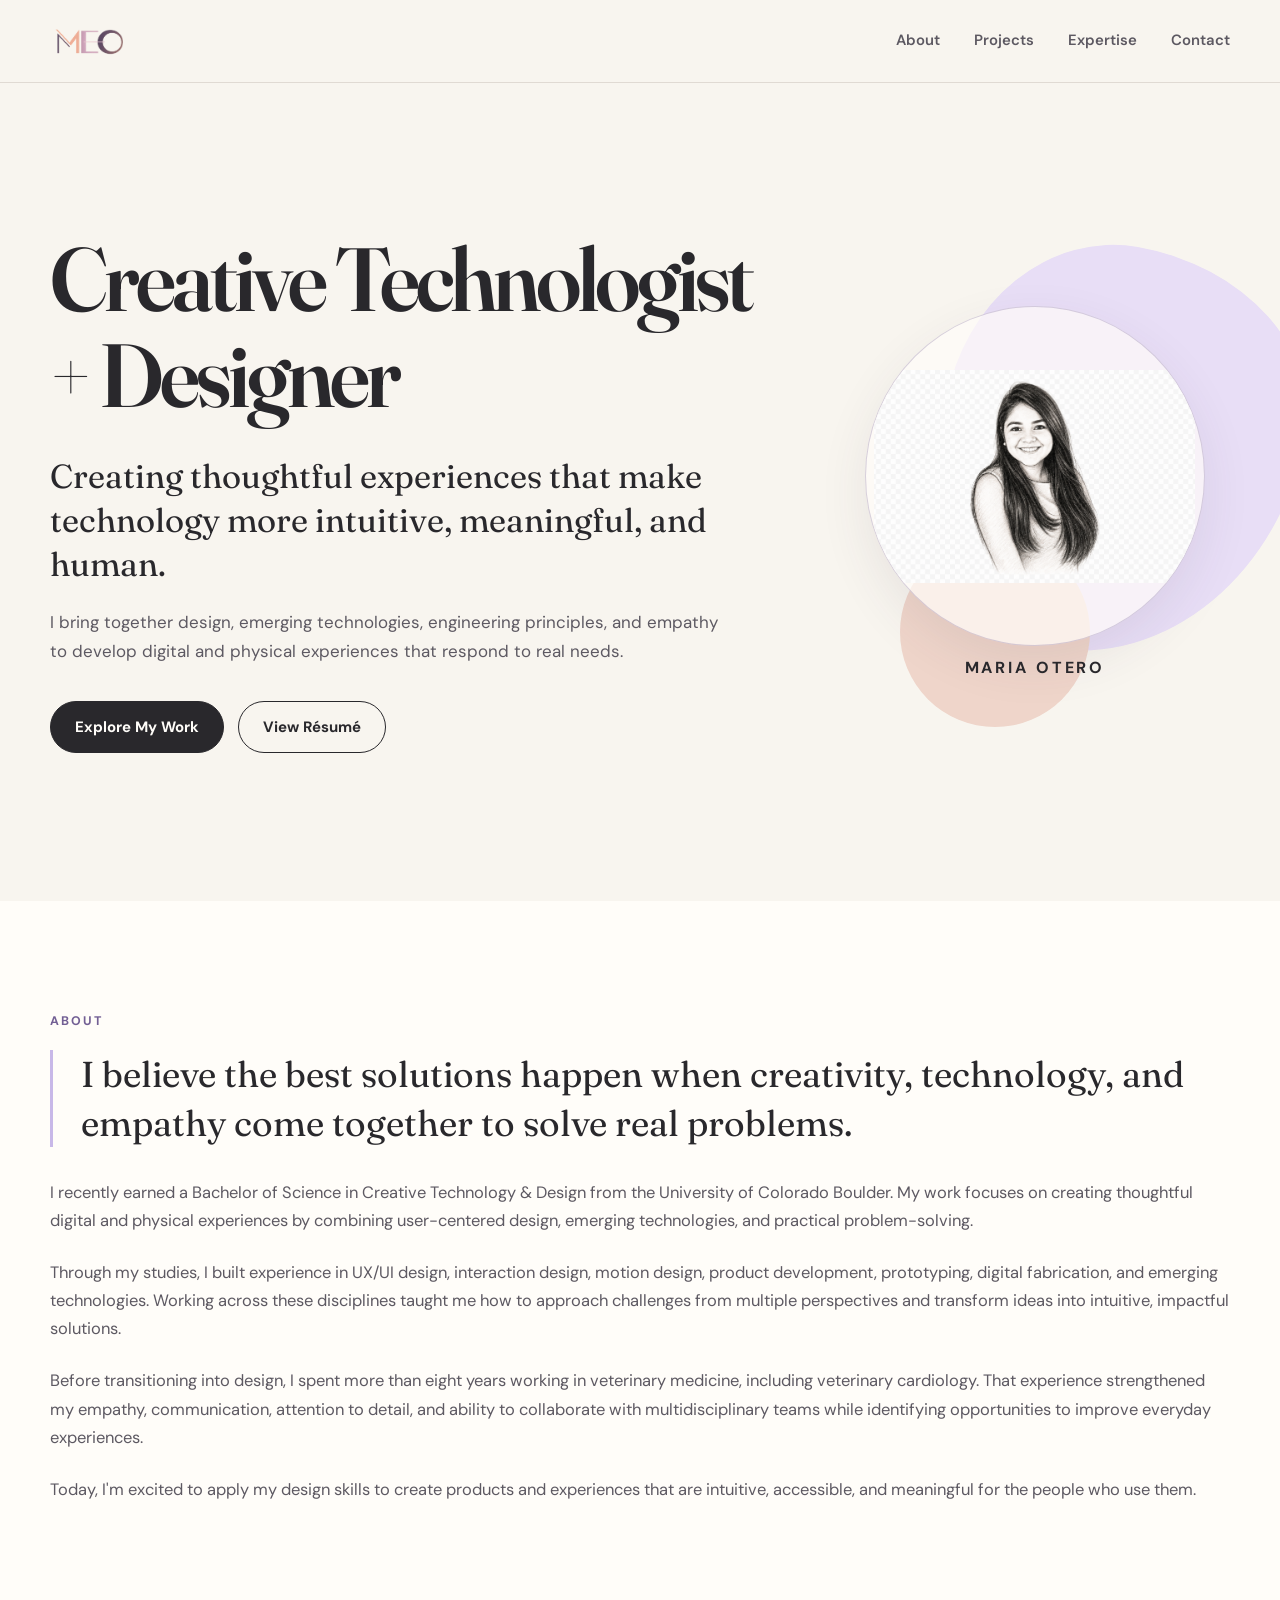
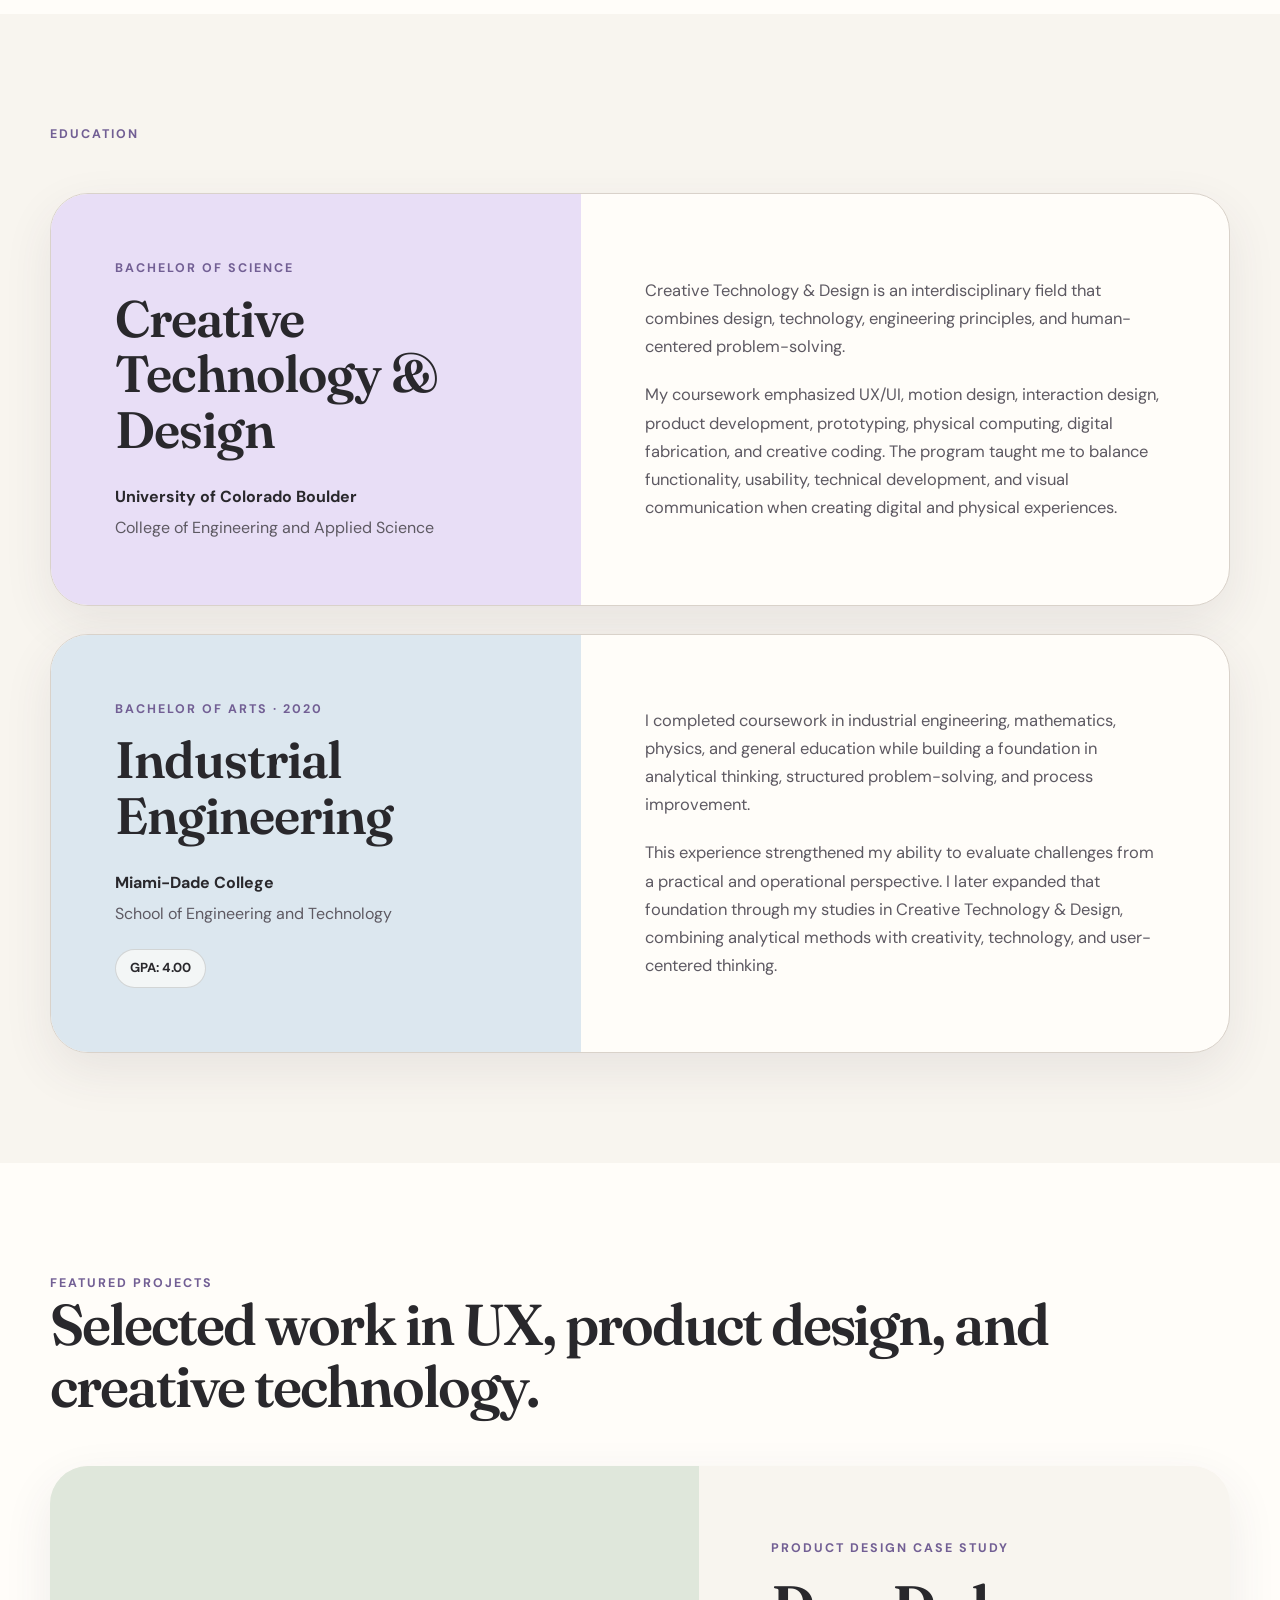
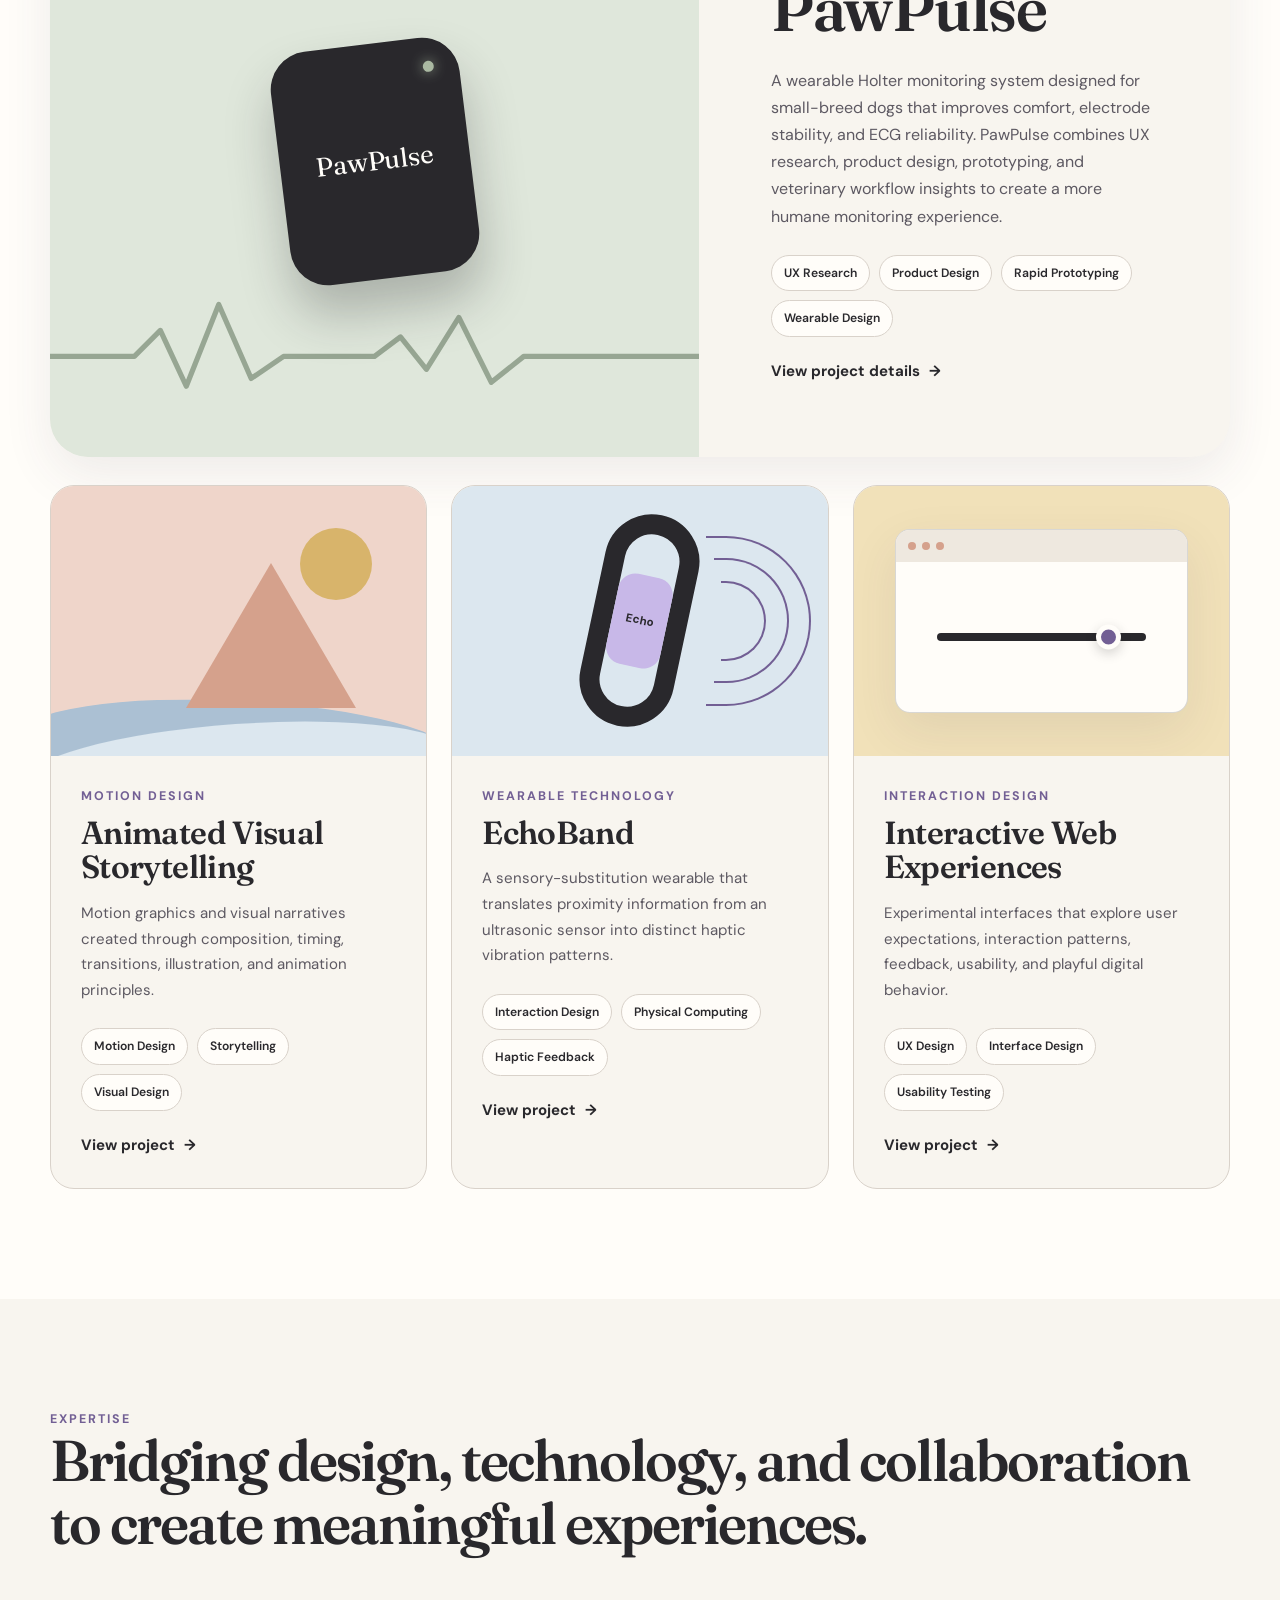
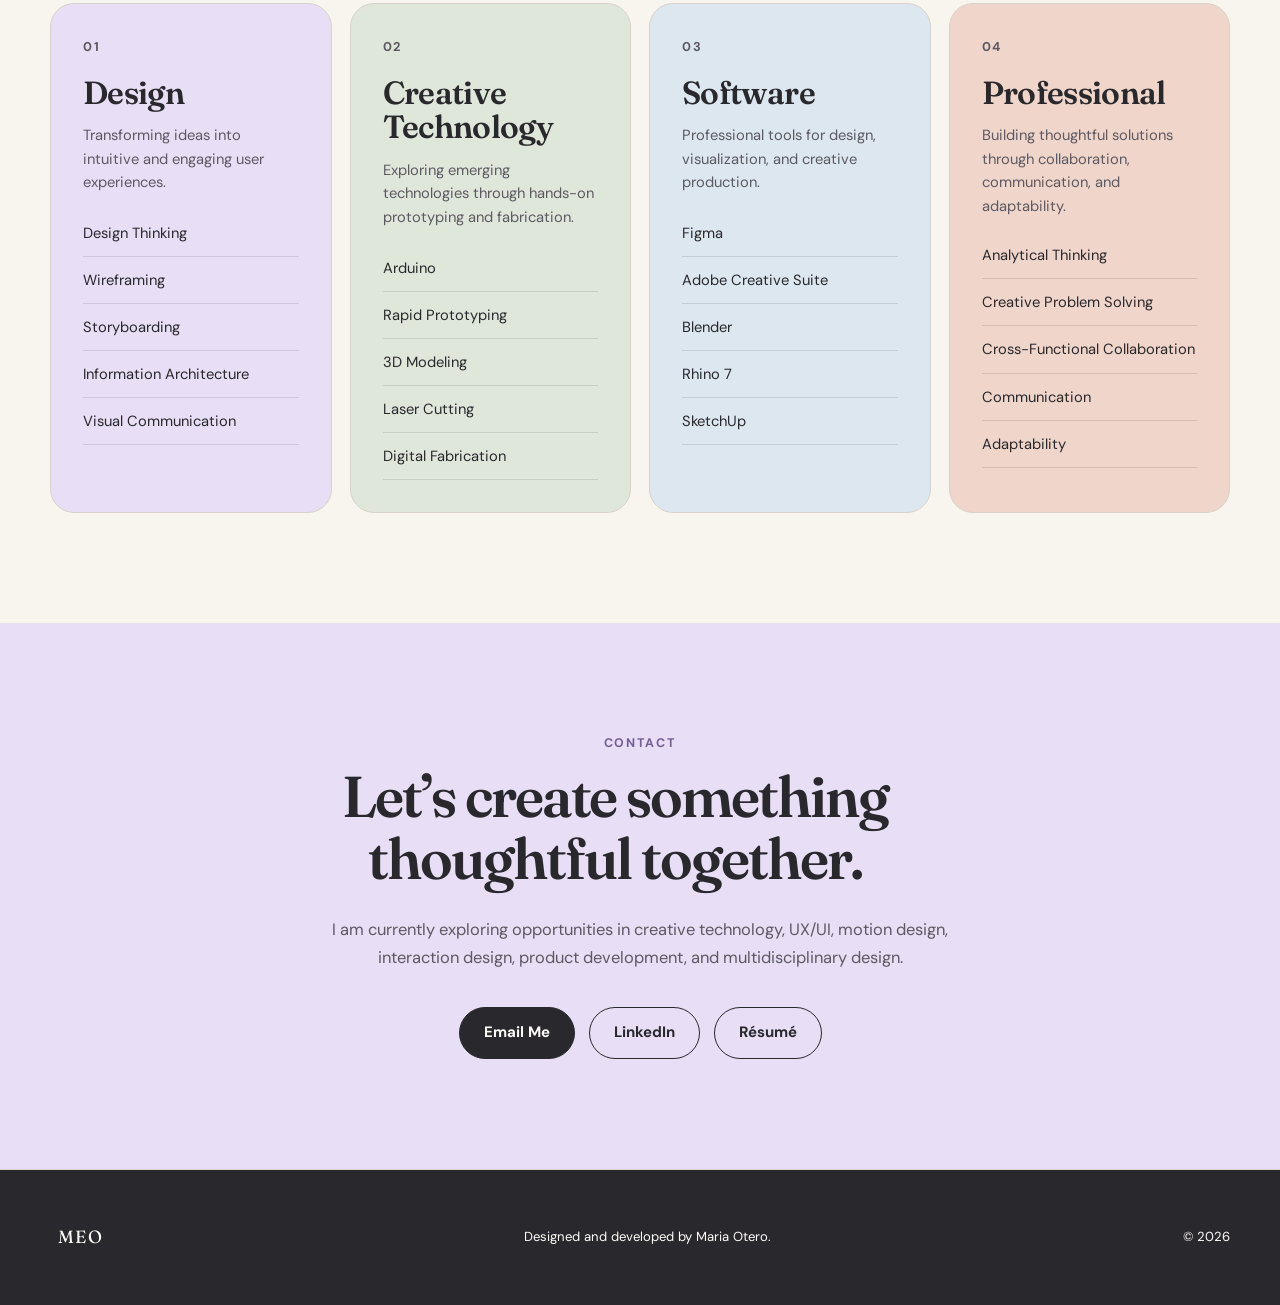
==== index.html @ f6b3b391 "Redesign portf projects and expertise sections" ====
<!DOCTYPE html>
<html lang="en">
<head>
  <meta charset="UTF-8">

  <meta
    name="viewport"
    content="width=device-width, initial-scale=1.0"
  >

  <meta
    name="description"
    content="Portfolio of Maria Otero, a Creative Technologist and Designer creating thoughtful digital and physical experiences."
  >

  <title>Maria Otero | Creative Technologist + Designer</title>

  <link rel="stylesheet" href="style.css">
</head>

<body>

  <!-- Header and navigation -->
<header class="site-header">
  <nav class="navigation container" aria-label="Main navigation">

    <a class="brand" href="#home" aria-label="Maria Otero homepage">
  <img
    src="assets/images/meo-logo.png"
    alt="MEO Logo"
    class="brand-logo"
  >
</a>

    <div class="nav-links">
      <a href="#about">About</a>
      <a href="#projects">Projects</a>
      <a href="#expertise">Expertise</a>
      <a href="#contact">Contact</a>
    </div>

  </nav>
  </header>


  <main>

    <!-- Hero -->
    <section class="hero section" id="home">
      <div class="hero-layout container">

        <div class="hero-content">

          <h1>Creative Technologist + Designer</h1>

          <p class="hero-tagline">
            Creating thoughtful experiences that make technology more
            intuitive, meaningful, and human.
          </p>

          <p class="hero-description">
            I bring together design, emerging technologies, engineering
            principles, and empathy to develop digital and physical
            experiences that respond to real needs.
          </p>

          <div class="hero-buttons">
            <a class="button button-primary" href="#projects">
              Explore My Work
            </a>

            <a
              class="button button-secondary"
              href="assets/resume/Maria-Otero-Resume.pdf"
              target="_blank"
              rel="noopener noreferrer"
            >
              View Résumé
            </a>
          </div>
        </div>

        <div class="hero-art" aria-hidden="true">
          <div class="hero-shape hero-shape-one"></div>
          <div class="hero-shape hero-shape-two"></div>

          <div class="hero-portrait-group">
  <div class="hero-portrait-placeholder">
    <img
      class="hero-portrait"
      src="assets/images/maria-portrait.png"
      alt=""
    >
  </div>

  <p class="hero-portrait-name">Maria Otero</p>
</div>
    
        </div>

      </div>
    </section>


    <!-- About -->
    <section class="about section" id="about">
      <div class="container">

        <p class="section-label">About</p>

        <div class="about-introduction">
          <p>
            I believe the best solutions happen when creativity, technology,
            and empathy come together to solve real problems.
          </p>
        </div>

        <div class="about-copy">
          <p>
            I recently earned a Bachelor of Science in Creative Technology & Design from the University of Colorado Boulder. My work focuses on creating thoughtful digital and physical experiences by combining user-centered design, emerging technologies, and practical problem-solving.
          </p>

          <p>
            Through my studies, I built experience in UX/UI design, interaction
    design, motion design, product development, prototyping, digital
    fabrication, and emerging technologies. Working across these disciplines
    taught me how to approach challenges from multiple perspectives and
    transform ideas into intuitive, impactful solutions.
          </p>

          <p>
            Before transitioning into design, I spent more than eight years working
    in veterinary medicine, including veterinary cardiology. That experience
    strengthened my empathy, communication, attention to detail, and ability
    to collaborate with multidisciplinary teams while identifying opportunities
    to improve everyday experiences.
          </p>

          <p>
            Today, I'm excited to apply my design skills to create products and
    experiences that are intuitive, accessible, and meaningful for the people
    who use them.
          </p>
        </div>

      </div>
    </section>


    <!-- Education -->
    <section class="education section" id="education">
  <div class="container">

    <div class="section-heading">
      <p class="section-label">Education</p>
    </div>

    <div class="education-list">
    
      <!-- Creative Technology and Design degree -->
      <article class="education-card education-card-primary">

        <div class="education-main">
          <p class="card-eyebrow">Bachelor of Science</p>

          <h3>Creative Technology &amp; Design</h3>

          <p class="school-name">
            University of Colorado Boulder
          </p>

          <p class="college-name">
            College of Engineering and Applied Science
          </p>
        </div>

        <div class="education-description">
          <p>
            Creative Technology &amp; Design is an interdisciplinary field
            that combines design, technology, engineering principles, and
            human-centered problem-solving.
          </p>

          <p>
            My coursework emphasized UX/UI, motion design, interaction
            design, product development, prototyping, physical computing,
            digital fabrication, and creative coding. The program taught me
            to balance functionality, usability, technical development, and
            visual communication when creating digital and physical
            experiences.
          </p>
        </div>

      </article>


      <!-- Industrial Engineering degree -->
      <article class="education-card education-card-secondary">

        <div class="education-main">
          <p class="card-eyebrow">Bachelor of Arts · 2020</p>

          <h3>Industrial Engineering</h3>

          <p class="school-name">
            Miami-Dade College
          </p>

          <p class="college-name">
            School of Engineering and Technology
          </p>

          <p class="education-grade">
            GPA: 4.00
          </p>
        </div>

        <div class="education-description">
          <p>
            I completed coursework in industrial engineering, mathematics, physics, 
            and general education while building a foundation in analytical
            thinking, structured problem-solving, and process improvement.
          </p>

          <p>
            This experience strengthened my ability to evaluate challenges
            from a practical and operational perspective. I later expanded
            that foundation through my studies in Creative Technology
            &amp; Design, combining analytical methods with creativity,
            technology, and user-centered thinking.
          </p>
        </div>

      </article>

    </div>

  </div>
</section>


    <!-- Projects -->
<section class="projects section" id="projects">
  <div class="container">

    <div class="section-heading">
      <div>
        <p class="section-label">Featured Projects</p>
        <h2>Selected work in UX, product design, and creative technology.</h2>
      </div>
    </div>

    <!-- Featured project -->
    <article class="featured-project">
      <div class="featured-project-visual">
        <div class="pawpulse-device">
          <span class="device-light"></span>
          <p>PawPulse</p>
        </div>

        <div class="signal-line" aria-hidden="true">
          <svg viewBox="0 0 500 100" role="presentation">
            <polyline
              points="0,55 65,55 85,35 105,78 130,15 155,72 180,55 250,55 270,40 290,65 315,25 340,75 365,55 500,55"
              fill="none"
              stroke="currentColor"
              stroke-width="4"
              stroke-linecap="round"
              stroke-linejoin="round"
            />
          </svg>
        </div>
      </div>

      <div class="featured-project-content">
        <p class="card-eyebrow">Product Design Case Study</p>

        <h3>PawPulse</h3>

        <p>
          A wearable Holter monitoring system designed for small-breed dogs
          that improves comfort, electrode stability, and ECG reliability.
          PawPulse combines UX research, product design, prototyping, and
          veterinary workflow insights to create a more humane monitoring
          experience.
        </p>

        <div class="project-tags">
          <span>UX Research</span>
          <span>Product Design</span>
          <span>Rapid Prototyping</span>
          <span>Wearable Design</span>
        </div>

        <a class="text-link" href="pawpulse.html">
          View project details
          <span aria-hidden="true">→</span>
        </a>
      </div>
    </article>

    <!-- Additional projects -->
    <div class="project-grid">

      <!-- Motion Design -->
      <article class="project-card">
        <div class="project-visual motion-visual" aria-hidden="true">
          <div class="motion-sun"></div>
          <div class="motion-wave wave-one"></div>
          <div class="motion-wave wave-two"></div>
          <div class="motion-volcano"></div>
        </div>

        <div class="project-card-content">
          <p class="card-eyebrow">Motion Design</p>

          <h3>Animated Visual Storytelling</h3>

          <p>
            Motion graphics and visual narratives created through composition,
            timing, transitions, illustration, and animation principles.
          </p>

          <div class="project-tags">
            <span>Motion Design</span>
            <span>Storytelling</span>
            <span>Visual Design</span>
          </div>

          <a class="text-link" href="motion-design.html">
            View project
            <span aria-hidden="true">→</span>
          </a>
        </div>
      </article>

      <!-- EchoBand -->
      <article class="project-card">
        <div class="project-visual echoband-visual" aria-hidden="true">
          <div class="wristband">
            <div class="wristband-screen">Echo</div>
          </div>

          <span class="echo echo-one"></span>
          <span class="echo echo-two"></span>
          <span class="echo echo-three"></span>
        </div>

        <div class="project-card-content">
          <p class="card-eyebrow">Wearable Technology</p>

          <h3>EchoBand</h3>

          <p>
            A sensory-substitution wearable that translates proximity
            information from an ultrasonic sensor into distinct haptic
            vibration patterns.
          </p>

          <div class="project-tags">
            <span>Interaction Design</span>
            <span>Physical Computing</span>
            <span>Haptic Feedback</span>
          </div>

          <a class="text-link" href="echoband.html">
            View project
            <span aria-hidden="true">→</span>
          </a>
        </div>
      </article>

      <!-- Interactive Web -->
      <article class="project-card">
        <div class="project-visual interaction-visual" aria-hidden="true">
          <div class="browser-window">
            <div class="browser-bar">
              <span></span>
              <span></span>
              <span></span>
            </div>

            <div class="browser-content">
              <div class="volume-control">
                <span class="volume-dot"></span>
              </div>
            </div>
          </div>
        </div>

        <div class="project-card-content">
          <p class="card-eyebrow">Interaction Design</p>

          <h3>Interactive Web Experiences</h3>

          <p>
            Experimental interfaces that explore user expectations,
            interaction patterns, feedback, usability, and playful digital
            behavior.
          </p>

          <div class="project-tags">
            <span>UX Design</span>
            <span>Interface Design</span>
            <span>Usability Testing</span>
          </div>

          <a class="text-link" href="interactive-web.html">
            View project
            <span aria-hidden="true">→</span>
          </a>
        </div>
      </article>

    </div>
  </div>
</section>


    <!-- Expertise -->
<section class="skills section" id="skills">
  <div class="container">

    <div class="section-heading">
      <div>
        <p class="section-label">Expertise</p>
        <h2>Bridging design, technology, and collaboration to create meaningful experiences.</h2>
      </div>
    </div>

    <div class="skills-grid">

      <!-- Design -->
      <article class="skill-card">
        <p class="skill-number">01</p>

        <h3>Design</h3>

        <p class="skill-description">
          Transforming ideas into intuitive and engaging user experiences.
        </p>

        <ul>
          <li>Design Thinking</li>
          <li>Wireframing</li>
          <li>Storyboarding</li>
          <li>Information Architecture</li>
          <li>Visual Communication</li>
        </ul>
      </article>


      <!-- Creative Technology -->
      <article class="skill-card">
        <p class="skill-number">02</p>

        <h3>Creative Technology</h3>

        <p class="skill-description">
          Exploring emerging technologies through hands-on prototyping and fabrication.
        </p>

        <ul>
          <li>Arduino</li>
          <li>Rapid Prototyping</li>
          <li>3D Modeling</li>
          <li>Laser Cutting</li>
          <li>Digital Fabrication</li>
        </ul>
      </article>


      <!-- Software -->
      <article class="skill-card">
        <p class="skill-number">03</p>

        <h3>Software</h3>

        <p class="skill-description">
          Professional tools for design, visualization, and creative production.
        </p>

        <ul>
          <li>Figma</li>
          <li>Adobe Creative Suite</li>
          <li>Blender</li>
          <li>Rhino 7</li>
          <li>SketchUp</li>
        </ul>
      </article>


      <!-- Professional -->
      <article class="skill-card">
        <p class="skill-number">04</p>

        <h3>Professional</h3>

        <p class="skill-description">
          Building thoughtful solutions through collaboration, communication, and adaptability.
        </p>

        <ul>
          <li>Analytical Thinking</li>
          <li>Creative Problem Solving</li>
          <li>Cross-Functional Collaboration</li>
          <li>Communication</li>
          <li>Adaptability</li>
        </ul>
      </article>

    </div>

  </div>
</section>


    <!-- Contact -->
    <section class="contact section" id="contact">
      <div class="contact-container container">

        <p class="section-label">Contact</p>

        <h2>Let’s create something thoughtful together.</h2>

        <p class="contact-description">
          I am currently exploring opportunities in creative technology,
          UX/UI, motion design, interaction design, product development,
          and multidisciplinary design.
        </p>

        <div class="contact-buttons">
          
          <a
            class="button button-primary"
            href="mailto:meotero.94@gmail.com"
          >
            Email Me
          </a>

          <a
            class="button button-secondary"
            href="https://www.linkedin.com/in/mariae-otero/"
            target="_blank"
            rel="noopener noreferrer"
          >
            LinkedIn
          </a>

          <a
            class="button button-secondary"
            href="assets/resume/Maria-Otero-Resume.pdf"
            target="_blank"
            rel="noopener noreferrer"
          >
            Résumé
          </a>
        </div>

      </div>
    </section>

  </main>


  <!-- Footer -->
  <footer class="site-footer">
    <div class="footer-content container">
      <div class="footer-brand">
        <span class="brand-line"></span>
        <span>MEO</span>
        <span class="brand-line"></span>
      </div>

      <p>Designed and developed by Maria Otero.</p>
      <p>© 2026</p>
    </div>
  </footer>

</body>
</html>
---- style.css ----
/* -------------------------------------------------
   Google Fonts
-------------------------------------------------- */

@import url("https://fonts.googleapis.com/css2?family=DM+Sans:wght@400;500;600;700&family=Fraunces:opsz,wght@9..144,500;9..144,600;9..144,700&display=swap");


/* -------------------------------------------------
   Brand variables
-------------------------------------------------- */

:root {
  --cream: #f8f5ef;
  --cream-dark: #eee8df;
  --white: #fffdf9;

  --lavender: #c8b8e8;
  --lavender-light: #e8def6;
  --lavender-dark: #725f94;

  --terracotta: #d5a18c;
  --terracotta-light: #efd5ca;

  --sage: #aab9a2;
  --sage-light: #dfe7db;

  --blue: #abc0d3;
  --blue-light: #dce7ef;

  --mustard: #d8b46b;
  --mustard-light: #f1e1b9;

  --ink: #29282c;
  --ink-soft: #5d5962;
  --line: #d9d2ca;

  --heading-font: "Fraunces", Georgia, serif;
  --body-font: "DM Sans", Arial, sans-serif;

  --page-width: 1180px;
  --narrow-width: 850px;

  --radius-small: 14px;
  --radius-medium: 24px;
  --radius-large: 38px;

  --shadow-soft: 0 18px 50px rgba(63, 52, 74, 0.09);
  --transition: 180ms ease;
}


/* -------------------------------------------------
   Reset and global styles
-------------------------------------------------- */

* {
  box-sizing: border-box;
  margin: 0;
  padding: 0;
}

html {
  scroll-behavior: smooth;
}

body {
  background: var(--cream);
  color: var(--ink);
  font-family: var(--body-font);
  font-size: 16px;
  line-height: 1.7;
}

img,
svg {
  display: block;
  max-width: 100%;
}

a {
  color: inherit;
}

button,
a {
  -webkit-tap-highlight-color: transparent;
}

ul {
  list-style: none;
}

section {
  scroll-margin-top: 100px;
}

.container {
  width: min(calc(100% - 40px), var(--page-width));
  margin-inline: auto;
}

.narrow-container {
  max-width: var(--narrow-width);
}

.section {
  padding: 110px 0;
}

.section-label,
.eyebrow,
.card-eyebrow {
  color: var(--lavender-dark);
  font-size: 0.78rem;
  font-weight: 700;
  letter-spacing: 0.16em;
  text-transform: uppercase;
}

.section-heading {
  margin-bottom: 48px;
}

.contact h2 {
  max-width: 800px;
  margin-top: 12px;
}

h1,
h2,
h3 {
  font-family: var(--heading-font);
  font-weight: 600;
  line-height: 1.08;
}

h1 {
  max-width: 900px;
  font-size: clamp(3rem, 7vw, 6.7rem);
  letter-spacing: -0.045em;
}

h2 {
  font-size: clamp(2.2rem, 4.5vw, 4rem);
  letter-spacing: -0.035em;
}

h3 {
  font-size: clamp(1.55rem, 2.5vw, 2.2rem);
  letter-spacing: -0.02em;
}


/* -------------------------------------------------
   Navigation
-------------------------------------------------- */

.site-header {
  position: sticky;
  top: 0;
  z-index: 1000;
  border-bottom: 1px solid rgba(217, 210, 202, 0.75);
  background: rgba(248, 245, 239, 0.9);
  backdrop-filter: blur(14px);
}

.navigation {
  display: flex;
  min-height: 82px;
  align-items: center;
  justify-content: space-between;
}

.brand {
  display: inline-flex;
  align-items: center;
  gap: 8px;
  color: var(--ink);
  text-decoration: none;
}

.brand-logo {
  height: 48px;
  width: auto;
  display: block;
  transition: transform 0.25s ease;
}

.brand:hover .brand-logo {
  transform: scale(1.05);
}

.nav-links {
  display: flex;
  align-items: center;
  gap: 34px;
}

.nav-links a {
  position: relative;
  color: var(--ink-soft);
  font-size: 0.93rem;
  font-weight: 600;
  text-decoration: none;
}

.nav-links a::after {
  position: absolute;
  right: 0;
  bottom: -7px;
  left: 0;
  width: 0;
  height: 2px;
  margin: auto;
  background: var(--lavender-dark);
  content: "";
  transition: width var(--transition);
}

.nav-links a:hover,
.nav-links a:focus-visible {
  color: var(--ink);
}

.nav-links a:hover::after,
.nav-links a:focus-visible::after {
  width: 100%;
}


/* -------------------------------------------------
   Buttons and text links
-------------------------------------------------- */

.button {
  display: inline-flex;
  min-height: 52px;
  align-items: center;
  justify-content: center;
  border: 1px solid var(--ink);
  border-radius: 999px;
  padding: 12px 24px;
  font-size: 0.94rem;
  font-weight: 700;
  text-decoration: none;
  transition:
    transform var(--transition),
    background-color var(--transition),
    color var(--transition),
    box-shadow var(--transition);
}

.button:hover,
.button:focus-visible {
  transform: translateY(-3px);
}

.button-primary {
  background: var(--ink);
  color: var(--white);
}

.button-primary:hover,
.button-primary:focus-visible {
  box-shadow: 0 12px 28px rgba(41, 40, 44, 0.2);
}

.button-secondary {
  background: transparent;
  color: var(--ink);
}

.button-secondary:hover,
.button-secondary:focus-visible {
  background: var(--white);
}

.text-link {
  display: inline-flex;
  align-items: center;
  gap: 9px;
  margin-top: 22px;
  color: var(--ink);
  font-size: 0.94rem;
  font-weight: 700;
  text-decoration: none;
}

.text-link span {
  transition: transform var(--transition);
}

.text-link:hover span,
.text-link:focus-visible span {
  transform: translateX(5px);
}


/* -------------------------------------------------
   Hero
-------------------------------------------------- */

.hero {
  min-height: calc(100vh - 82px);
  display: flex;
  align-items: center;
  overflow: hidden;
}

.hero-layout {
  display: grid;
  align-items: center;
  gap: 65px;
  grid-template-columns: minmax(0, 1.3fr) minmax(320px, 0.7fr);
}

.hero-content {
  position: relative;
  z-index: 2;
}

.hero-content .eyebrow {
  margin-bottom: 20px;
}

.hero-tagline {
  max-width: 710px;
  margin-top: 30px;
  font-family: var(--heading-font);
  font-size: clamp(1.45rem, 2.6vw, 2.2rem);
  line-height: 1.32;
}

.hero-description {
  max-width: 670px;
  margin-top: 22px;
  color: var(--ink-soft);
  font-size: 1.06rem;
}

.hero-buttons {
  display: flex;
  flex-wrap: wrap;
  gap: 14px;
  margin-top: 36px;
}

.hero-art {
  position: relative;
  min-height: 520px;
}

.hero-shape {
  position: absolute;
  border-radius: 50%;
}

.hero-shape-one {
  top: 15px;
  right: -70px;
  width: 360px;
  height: 410px;
  border-radius: 45% 55% 60% 40% / 45% 38% 62% 55%;
  background: var(--lavender-light);
  transform: rotate(10deg);
}

.hero-shape-two {
  right: 140px;
  bottom: 25px;
  width: 190px;
  height: 190px;
  background: var(--terracotta-light);
}

.hero-portrait-placeholder {
  position: absolute;
  top: 95px;
  right: 35px;
  display: flex;
  width: 300px;
  height: 350px;
  flex-direction: column;
  align-items: center;
  justify-content: center;
  border: 1px solid rgba(114, 95, 148, 0.28);
  border-radius: 48% 52% 43% 57% / 50% 43% 57% 50%;
  background: rgba(255, 253, 249, 0.68);
  box-shadow: var(--shadow-soft);
  text-align: center;
  transform: rotate(-3deg);
}

.hero-portrait-placeholder span {
  font-family: var(--heading-font);
  font-size: 4.6rem;
  line-height: 1;
}

.hero-portrait-placeholder p {
  margin-top: 18px;
  color: var(--ink-soft);
  font-size: 0.78rem;
  font-weight: 700;
  letter-spacing: 0.12em;
  line-height: 1.5;
  text-transform: uppercase;
}

.hero-doodle {
  position: absolute;
  right: 180px;
  bottom: 0;
  width: 180px;
  color: var(--lavender-dark);
  transform: rotate(-8deg);
}

/* -------------------------------------------------
   About
-------------------------------------------------- */

.about {
  background: var(--white);
}

.about-introduction {
  margin-top: 18px;
  padding-left: 28px;
  border-left: 3px solid var(--lavender);
}

.about-introduction p {
  font-family: var(--heading-font);
  font-size: clamp(1.5rem, 3vw, 2.25rem);
  line-height: 1.35;
}

.about-copy {
  display: grid;
  gap: 24px;
  margin-top: 32px;
  color: var(--ink-soft);
  font-size: 1.03rem;
}


/* -------------------------------------------------
   Education
-------------------------------------------------- */

.education-list {
  display: grid;
  gap: 28px;
}

.education-card {
  display: grid;
  overflow: hidden;
  border: 1px solid var(--line);
  border-radius: var(--radius-large);
  background: var(--white);
  box-shadow: var(--shadow-soft);
  grid-template-columns: 0.9fr 1.1fr;
}

.education-main,
.education-description {
  padding: clamp(34px, 5vw, 64px);
}

.education-main {
  background: var(--lavender-light);
}

.education-card-secondary .education-main {
  background: var(--blue-light);
}

.education-main h3 {
  margin-top: 12px;
  font-size: clamp(2.2rem, 4vw, 3.5rem);
}

.school-name {
  margin-top: 26px;
  font-weight: 700;
}

.college-name {
  margin-top: 4px;
  color: var(--ink-soft);
}

.education-grade {
  display: inline-flex;
  margin-top: 22px;
  border: 1px solid rgba(41, 40, 44, 0.16);
  border-radius: 999px;
  background: rgba(255, 253, 249, 0.65);
  padding: 7px 14px;
  font-size: 0.82rem;
  font-weight: 700;
}

.education-description {
  display: flex;
  flex-direction: column;
  justify-content: center;
  gap: 20px;
  color: var(--ink-soft);
  font-size: 1.03rem;
}



/* -------------------------------------------------
   Projects
-------------------------------------------------- */

.projects {
  background: var(--white);
}

.featured-project {
  display: grid;
  overflow: hidden;
  border-radius: var(--radius-large);
  background: var(--cream);
  box-shadow: var(--shadow-soft);
  grid-template-columns: 1.1fr 0.9fr;
}

.featured-project-visual {
  position: relative;
  display: flex;
  min-height: 510px;
  align-items: center;
  justify-content: center;
  overflow: hidden;
  background: var(--sage-light);
}

.pawpulse-device {
  position: relative;
  z-index: 2;
  display: flex;
  width: 190px;
  height: 235px;
  align-items: center;
  justify-content: center;
  border-radius: 38px;
  background: var(--ink);
  box-shadow: 0 30px 50px rgba(41, 40, 44, 0.28);
  color: var(--white);
  transform: rotate(-7deg);
}

.pawpulse-device p {
  font-family: var(--heading-font);
  font-size: 1.65rem;
}

.device-light {
  position: absolute;
  top: 24px;
  right: 25px;
  width: 11px;
  height: 11px;
  border-radius: 50%;
  background: var(--sage);
  box-shadow: 0 0 13px rgba(170, 185, 162, 0.8);
}

.signal-line {
  position: absolute;
  bottom: 42px;
  left: 0;
  width: 100%;
  color: rgba(72, 94, 67, 0.48);
}

.featured-project-content {
  display: flex;
  flex-direction: column;
  justify-content: center;
  padding: clamp(36px, 6vw, 72px);
}

.featured-project-content h3 {
  margin-top: 13px;
  font-size: clamp(3rem, 5vw, 5rem);
}

.featured-project-content > p:not(.card-eyebrow) {
  margin-top: 25px;
  color: var(--ink-soft);
}

.project-tags {
  display: flex;
  flex-wrap: wrap;
  gap: 9px;
  margin-top: 25px;
}

.project-tags span {
  border: 1px solid var(--line);
  border-radius: 999px;
  background: var(--white);
  padding: 7px 12px;
  font-size: 0.76rem;
  font-weight: 600;
}

.project-grid {
  display: grid;
  gap: 24px;
  margin-top: 28px;
  grid-template-columns: repeat(3, minmax(0, 1fr));
}

.project-card {
  overflow: hidden;
  border: 1px solid var(--line);
  border-radius: var(--radius-medium);
  background: var(--cream);
  transition:
    transform var(--transition),
    box-shadow var(--transition);
}

.project-card:hover {
  transform: translateY(-6px);
  box-shadow: var(--shadow-soft);
}

.project-visual {
  position: relative;
  min-height: 270px;
  overflow: hidden;
}

.project-card-content {
  padding: 30px;
}

.project-card-content h3 {
  margin-top: 9px;
}

.project-card-content > p:not(.card-eyebrow) {
  margin-top: 16px;
  color: var(--ink-soft);
  font-size: 0.94rem;
}


/* -------------------------------------------------
   Motion project visual
-------------------------------------------------- */

.motion-visual {
  background: var(--terracotta-light);
}

.motion-sun {
  position: absolute;
  top: 42px;
  right: 54px;
  width: 72px;
  height: 72px;
  border-radius: 50%;
  background: var(--mustard);
}

.motion-volcano {
  position: absolute;
  right: 70px;
  bottom: 48px;
  width: 0;
  height: 0;
  border-right: 85px solid transparent;
  border-bottom: 145px solid var(--terracotta);
  border-left: 85px solid transparent;
}

.motion-wave {
  position: absolute;
  right: -30px;
  left: -30px;
  height: 90px;
  border-radius: 50%;
}

.wave-one {
  bottom: -35px;
  background: var(--blue);
  transform: rotate(3deg);
}

.wave-two {
  bottom: -58px;
  background: var(--blue-light);
  transform: rotate(-4deg);
}


/* -------------------------------------------------
   EchoBand project visual
-------------------------------------------------- */

.echoband-visual {
  display: flex;
  align-items: center;
  justify-content: center;
  background: var(--blue-light);
}

.wristband {
  position: relative;
  z-index: 2;
  display: flex;
  width: 95px;
  height: 215px;
  align-items: center;
  justify-content: center;
  border: 20px solid var(--ink);
  border-radius: 50px;
  transform: rotate(12deg);
}

.wristband-screen {
  display: flex;
  width: 72px;
  height: 92px;
  align-items: center;
  justify-content: center;
  border-radius: 17px;
  background: var(--lavender);
  font-size: 0.72rem;
  font-weight: 700;
}

.echo {
  position: absolute;
  border: 2px solid var(--lavender-dark);
  border-left: 0;
  border-radius: 0 100px 100px 0;
}

.echo-one {
  right: 62px;
  width: 45px;
  height: 80px;
}

.echo-two {
  right: 39px;
  width: 75px;
  height: 125px;
}

.echo-three {
  right: 17px;
  width: 105px;
  height: 170px;
}


/* -------------------------------------------------
   Interaction project visual
-------------------------------------------------- */

.interaction-visual {
  display: flex;
  align-items: center;
  justify-content: center;
  background: var(--mustard-light);
}

.browser-window {
  width: 78%;
  overflow: hidden;
  border: 1px solid rgba(41, 40, 44, 0.18);
  border-radius: 15px;
  background: var(--white);
  box-shadow: var(--shadow-soft);
}

.browser-bar {
  display: flex;
  gap: 6px;
  padding: 12px;
  background: var(--cream-dark);
}

.browser-bar span {
  width: 8px;
  height: 8px;
  border-radius: 50%;
  background: var(--terracotta);
}

.browser-content {
  display: flex;
  min-height: 150px;
  align-items: center;
  justify-content: center;
}

.volume-control {
  position: relative;
  width: 72%;
  height: 8px;
  border-radius: 999px;
  background: var(--ink);
}

.volume-dot {
  position: absolute;
  top: 50%;
  right: 12%;
  width: 25px;
  height: 25px;
  border: 5px solid var(--white);
  border-radius: 50%;
  background: var(--lavender-dark);
  box-shadow: 0 4px 12px rgba(41, 40, 44, 0.2);
  transform: translateY(-50%);
}

/* -------------------------------------------------
   Expertise
-------------------------------------------------- */

.skills-grid {
  display: grid;
  gap: 18px;
  grid-template-columns: repeat(4, minmax(0, 1fr));
}

.skill-card {
  display: flex;
  flex-direction: column;

  min-height: 430px;

  border: 1px solid var(--line);
  border-radius: var(--radius-medium);

  padding: 32px;

  background: var(--white);

  transition:
    transform var(--transition),
    box-shadow var(--transition);
}

.skill-card:hover {
  transform: translateY(-6px);
  box-shadow: var(--shadow-soft);
}

.skill-card:nth-child(1) {
  background: var(--lavender-light);
}

.skill-card:nth-child(2) {
  background: var(--sage-light);
}

.skill-card:nth-child(3) {
  background: var(--blue-light);
}

.skill-card:nth-child(4) {
  background: var(--terracotta-light);
}

.skill-number {
  color: var(--ink-soft);
  font-size: 0.8rem;
  font-weight: 700;
  letter-spacing: 0.15em;
}

.skill-card h3 {
  margin-top: 18px;
}

.skill-description {
  margin-top: 14px;
  min-height: 72px;

  color: var(--ink-soft);

  font-size: 0.92rem;
  line-height: 1.6;
}

.skill-card ul {
  display: grid;
  gap: 12px;

  margin-top: 26px;
}

.skill-card li {
  padding-bottom: 12px;

  border-bottom: 1px solid rgba(41, 40, 44, 0.13);

  font-size: 0.92rem;
  line-height: 1.5;
}


/* -------------------------------------------------
   Contact
-------------------------------------------------- */

.contact {
  background: var(--lavender-light);
  text-align: center;
}

.contact-container {
  max-width: 850px;
}

.contact-description {
  max-width: 650px;
  margin: 25px auto 0;
  color: var(--ink-soft);
  font-size: 1.03rem;
}

.contact-buttons {
  display: flex;
  flex-wrap: wrap;
  justify-content: center;
  gap: 14px;
  margin-top: 35px;
}


/* -------------------------------------------------
   Footer
-------------------------------------------------- */

.site-footer {
  border-top: 1px solid var(--line);
  background: var(--ink);
  color: var(--white);
}

.footer-content {
  display: flex;
  min-height: 135px;
  align-items: center;
  justify-content: space-between;
  gap: 25px;
  font-size: 0.82rem;
}

.footer-brand {
  display: inline-flex;
  align-items: center;
  gap: 8px;
  font-family: var(--heading-font);
  font-size: 1.1rem;
  letter-spacing: 0.08em;
}


/* -------------------------------------------------
   Tablet
-------------------------------------------------- */

@media (max-width: 950px) {
  .section {
    padding: 90px 0;
  }

  .hero {
    min-height: auto;
  }

  .hero-layout {
    grid-template-columns: 1fr;
  }

  .hero-art {
    min-height: 430px;
    max-width: 520px;
    width: 100%;
    margin-inline: auto;
  }

  .hero-portrait-placeholder {
    right: 80px;
  }

  .education-card {
    grid-template-columns: 1fr;
  }


  .featured-project {
    grid-template-columns: 1fr;
  }

  .featured-project-visual {
    min-height: 420px;
  }

  .project-grid {
    grid-template-columns: repeat(2, minmax(0, 1fr));
  }

  .project-card:last-child {
    grid-column: 1 / -1;
  }

  .skills-grid {
    grid-template-columns: repeat(2, minmax(0, 1fr));
  }
}


/* -------------------------------------------------
   Mobile
-------------------------------------------------- */

@media (max-width: 650px) {
  .container {
    width: min(calc(100% - 28px), var(--page-width));
  }

  .section {
    padding: 75px 0;
  }

  .navigation {
    min-height: auto;
    flex-direction: column;
    gap: 16px;
    padding: 18px 0;
  }

  .nav-links {
    width: 100%;
    justify-content: space-between;
    gap: 12px;
  }

  .nav-links a {
    font-size: 0.82rem;
  }

  h1 {
    font-size: clamp(2.7rem, 14vw, 4.7rem);
  }

  .hero {
    padding-top: 75px;
  }

  .hero-tagline {
    font-size: 1.45rem;
  }

  .hero-buttons,
  .contact-buttons {
    flex-direction: column;
  }

  .button {
    width: 100%;
  }

  .hero-art {
    min-height: 350px;
  }

  .hero-shape-one {
    right: -45px;
    width: 280px;
    height: 320px;
  }

  .hero-shape-two {
    right: auto;
    bottom: 15px;
    left: 5px;
    width: 145px;
    height: 145px;
  }

  .hero-portrait-placeholder {
    top: 40px;
    right: 20px;
    width: 245px;
    height: 285px;
  }

  .hero-portrait-placeholder span {
    font-size: 3.7rem;
  }

  .hero-doodle {
    right: 120px;
    bottom: -10px;
    width: 145px;
  }

  .section-heading {
    margin-bottom: 72px;
  }

  .education-main,
  .education-description,
  .featured-project-content {
    padding: 32px 25px;
  }

  .project-grid,
  .skills-grid {
    grid-template-columns: 1fr;
  }

  .project-card:last-child {
    grid-column: auto;
  }

  .featured-project-visual {
    min-height: 350px;
  }

  .skill-card {
    min-height: auto;
  }

  .footer-content {
    flex-direction: column;
    justify-content: center;
    padding: 35px 0;
    text-align: center;
  }
}


/* -------------------------------------------------
   Reduced motion accessibility
-------------------------------------------------- */

@media (prefers-reduced-motion: reduce) {
  html {
    scroll-behavior: auto;
  }

  *,
  *::before,
  *::after {
    transition-duration: 0.01ms !important;
  }
}

/* Portrait inside the hero artwork */

.hero-portrait-group {
  position: absolute;
  inset: 0;
  z-index: 3;

  display: flex;
  flex-direction: column;
  align-items: center;
  justify-content: center;
}

.hero-portrait-placeholder {
  position: static !important;
  inset: auto !important;
  transform: none !important;

  width: 340px;
  height: 340px;

  display: flex;
  align-items: center;
  justify-content: center;

  overflow: hidden;
  border-radius: 50%;
}

.hero-portrait {
  position: static !important;
  width: 95%;
  height: 95%;
  object-fit: contain;
  display: block;
}

.hero-portrait-name {
  position: static !important;
  transform: none !important;

  margin: 0.75rem 0 0;
  font-size: 1rem;
  font-weight: 700;
  letter-spacing: 0.18em;
  line-height: 1.2;
  text-align: center;
  text-transform: uppercase;
}

/* ==========================================
   Header Logo
========================================== */

.brand {
  display: flex;
  align-items: center;
  text-decoration: none;
}

.brand-logo {
  height: 48px;
  width: auto;
  display: block;
  transition: transform 0.25s ease;
}

.brand:hover .brand-logo {
  transform: scale(1.05);
}
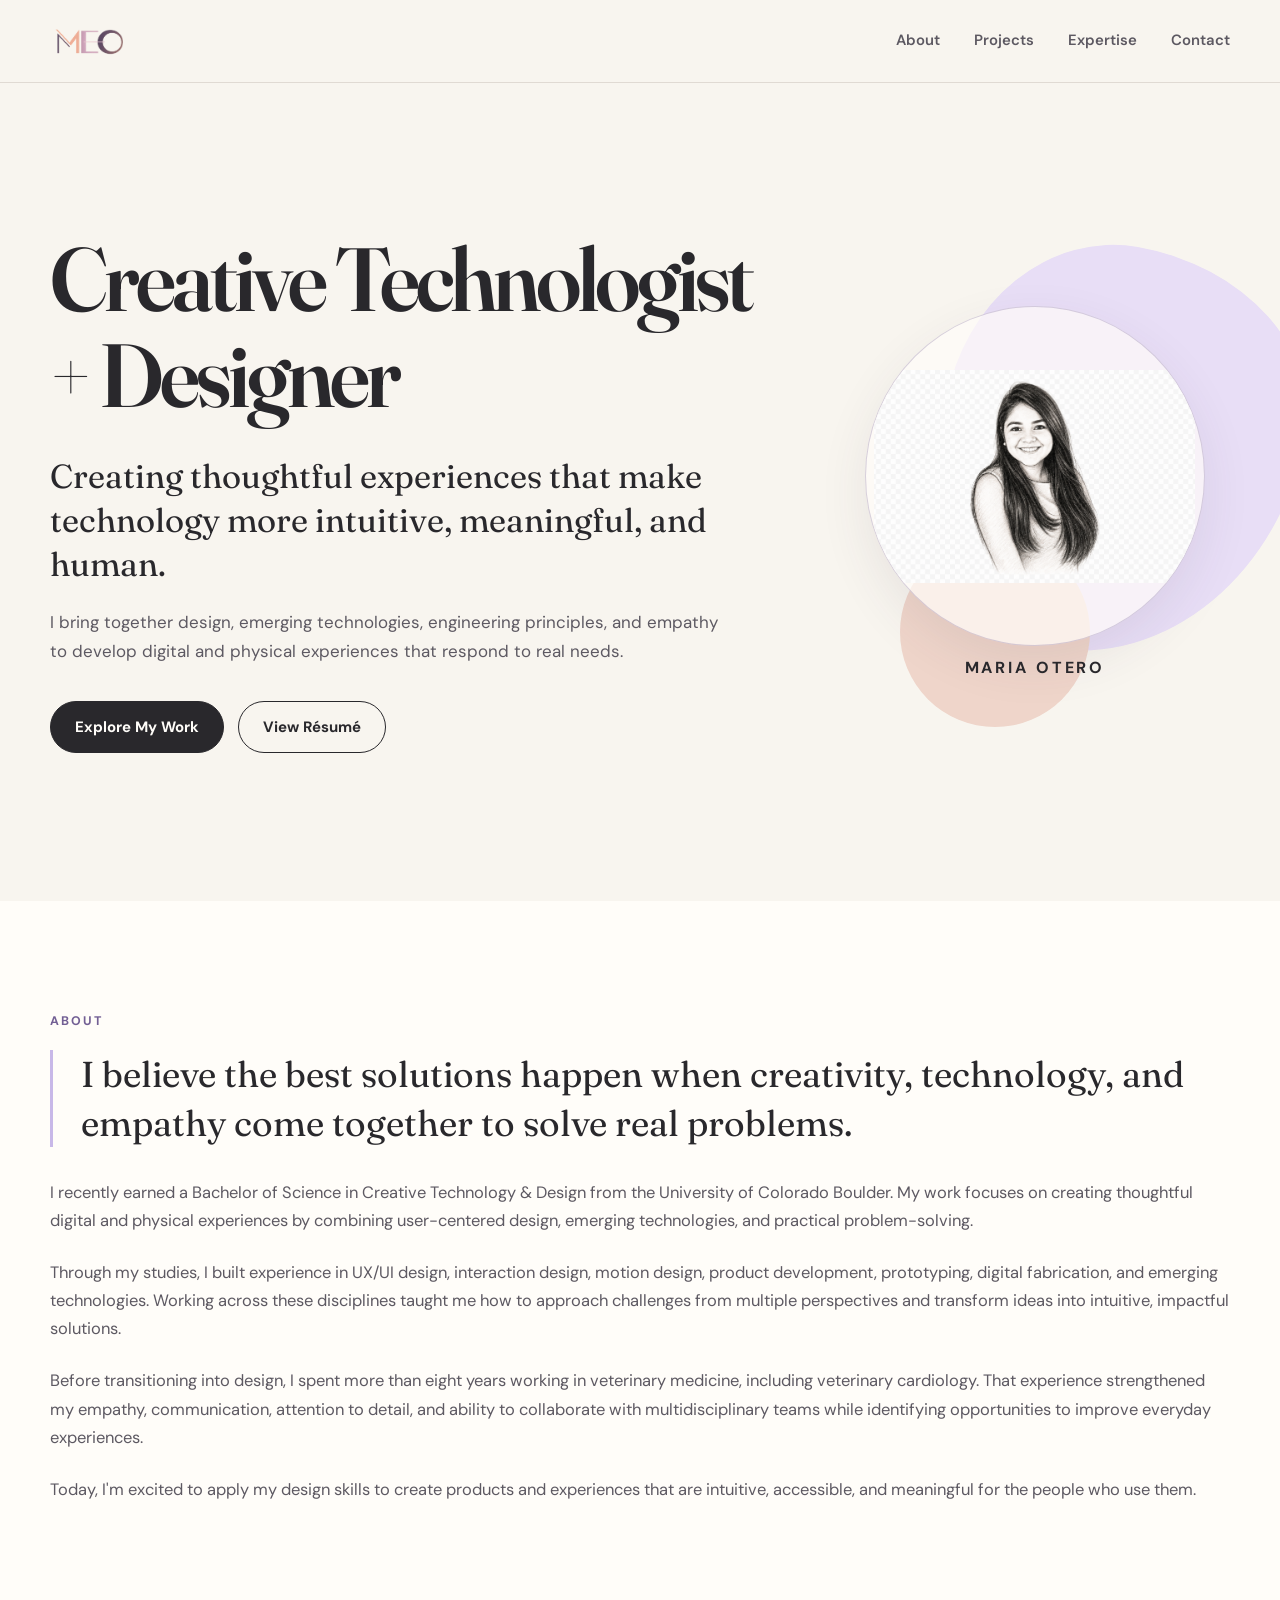
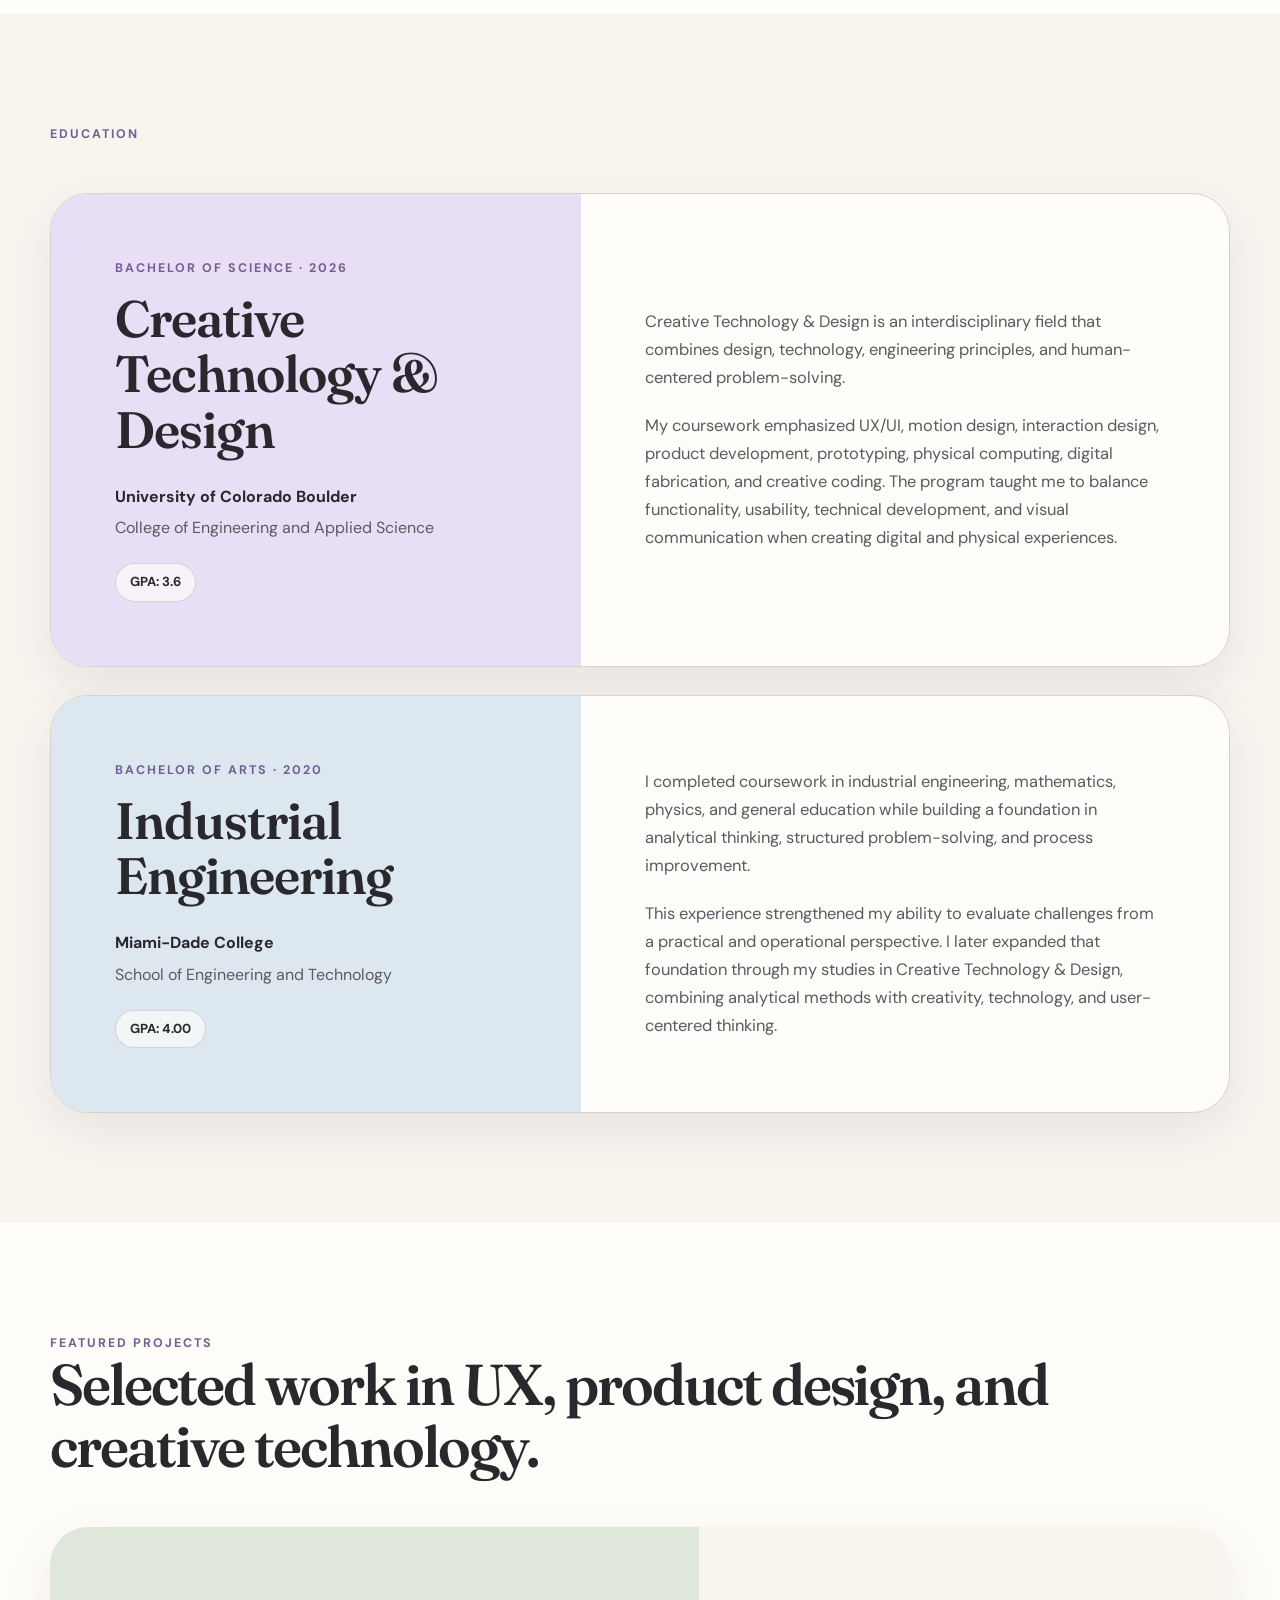
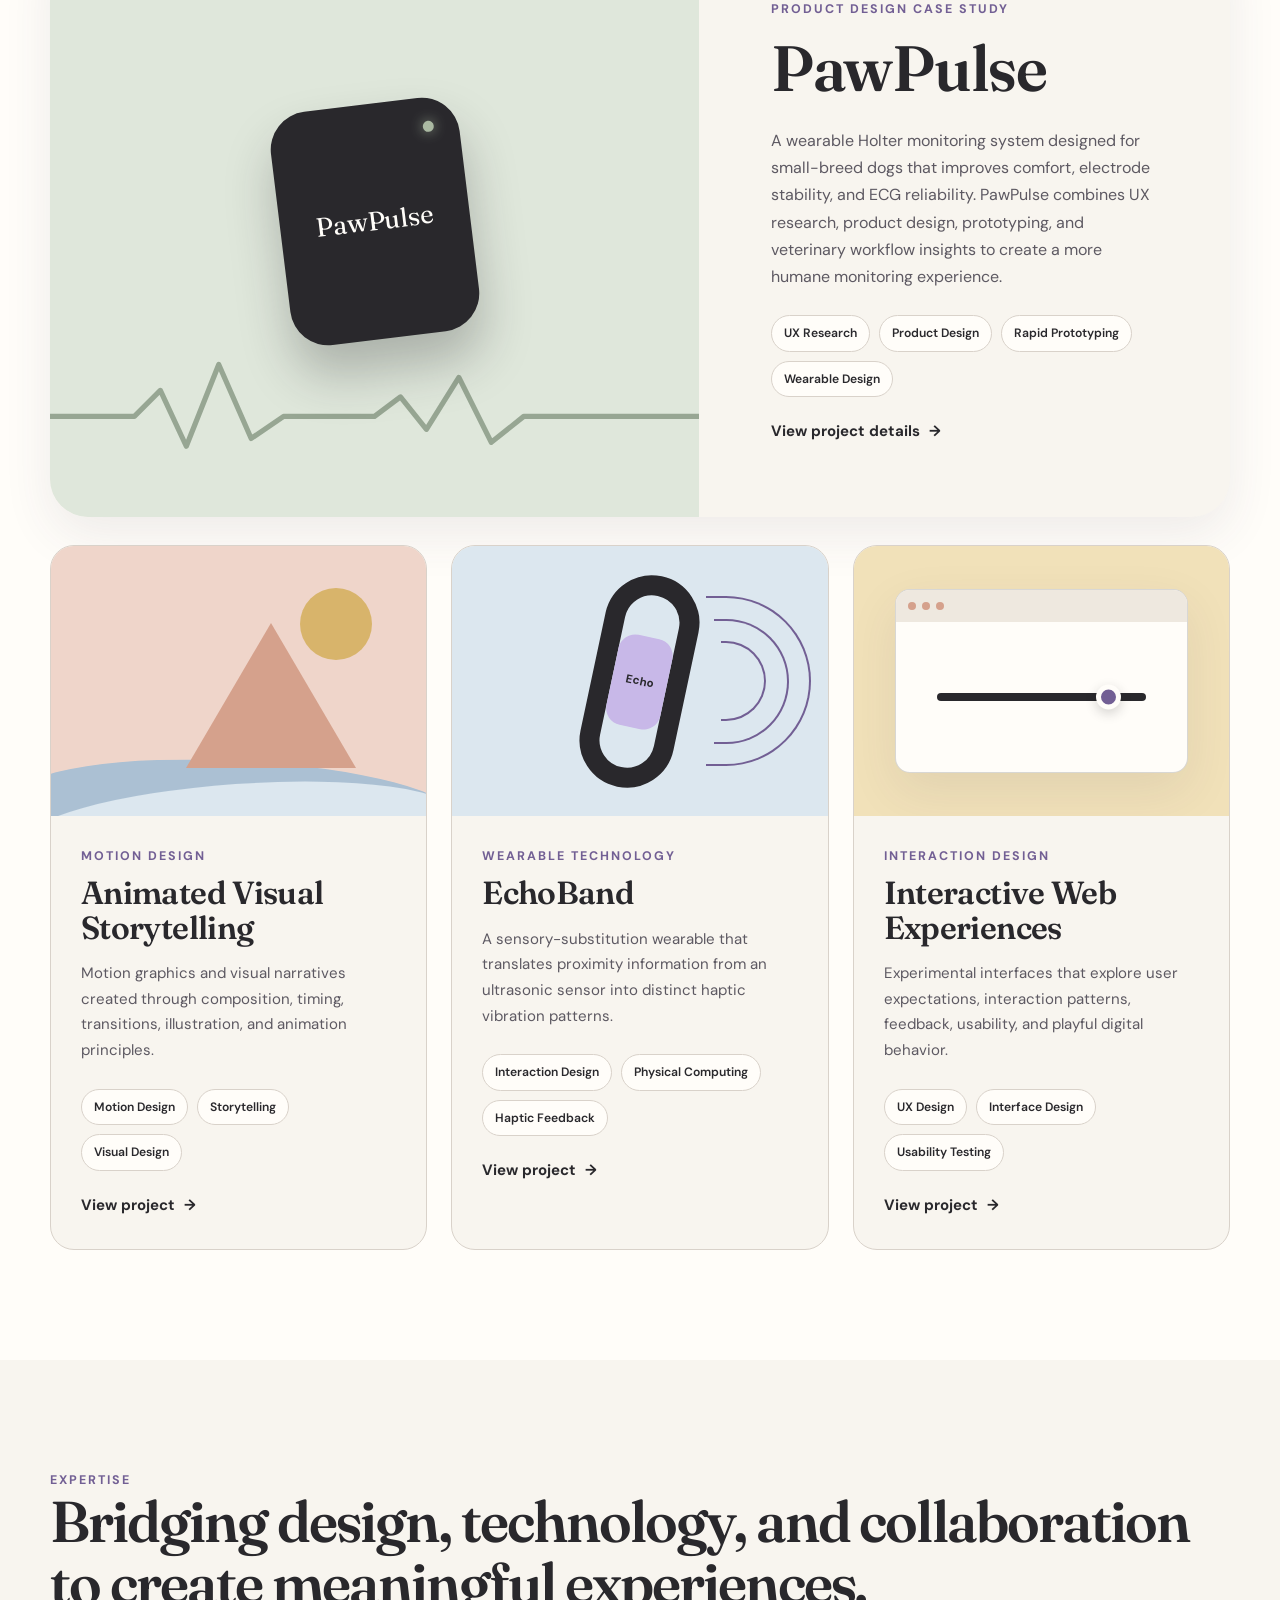
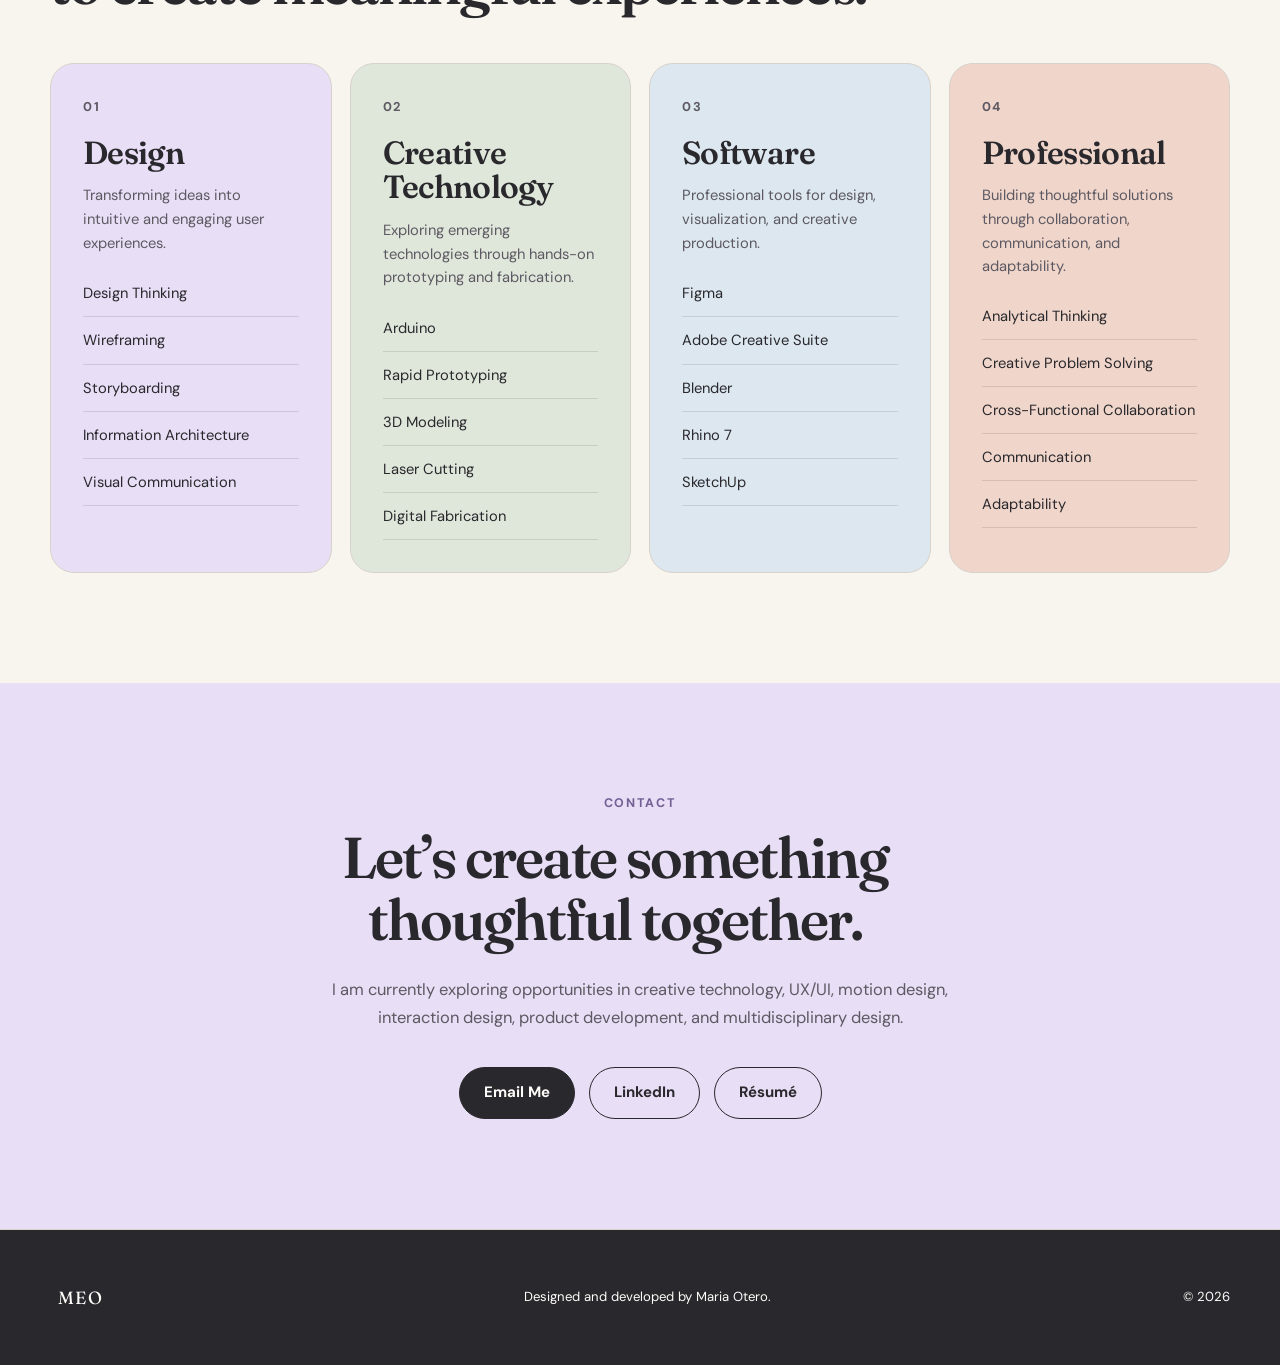
==== commit 0aa57a27: "Redesign PawPulse case study" ====
--- a/index.html
+++ b/index.html
@@ -148,7 +148,7 @@
 
 
     <!-- Education -->
-    <section class="education section" id="education">
+<section class="education section" id="education">
   <div class="container">
 
     <div class="section-heading">
@@ -156,12 +156,12 @@
     </div>
 
     <div class="education-list">
-    
-      <!-- Creative Technology and Design degree -->
+
+      <!-- Creative Technology & Design degree -->
       <article class="education-card education-card-primary">
 
         <div class="education-main">
-          <p class="card-eyebrow">Bachelor of Science</p>
+          <p class="card-eyebrow">Bachelor of Science · 2026</p>
 
           <h3>Creative Technology &amp; Design</h3>
 
@@ -171,6 +171,10 @@
 
           <p class="college-name">
             College of Engineering and Applied Science
+          </p>
+
+          <p class="education-grade">
+            GPA: 3.6
           </p>
         </div>
 
@@ -217,9 +221,10 @@
 
         <div class="education-description">
           <p>
-            I completed coursework in industrial engineering, mathematics, physics, 
-            and general education while building a foundation in analytical
-            thinking, structured problem-solving, and process improvement.
+            I completed coursework in industrial engineering, mathematics,
+            physics, and general education while building a foundation in
+            analytical thinking, structured problem-solving, and process
+            improvement.
           </p>
 
           <p>
@@ -418,7 +423,7 @@
 
 
     <!-- Expertise -->
-<section class="skills section" id="skills">
+<section class="skills section" id="expertise">
   <div class="container">
 
     <div class="section-heading">
--- a/style.css
+++ b/style.css
@@ -1237,4 +1237,598 @@
 
 .brand:hover .brand-logo {
   transform: scale(1.05);
+}
+
+/* ==================================================
+   PAWPULSE CASE STUDY
+   ================================================== */
+
+.case-study-page {
+  background: var(--cream);
+  color: var(--ink);
+}
+
+.case-study-page section[id] {
+  scroll-margin-top: 155px;
+}
+
+.case-study-header {
+  background: rgba(248, 245, 239, 0.94);
+}
+
+.case-hero {
+  padding: 85px 0 75px;
+}
+
+.case-back-link {
+  display: inline-flex;
+  align-items: center;
+  gap: 10px;
+  margin-bottom: 55px;
+  color: var(--ink-soft);
+  font-size: 0.92rem;
+  font-weight: 700;
+  text-decoration: none;
+  transition: color var(--transition), transform var(--transition);
+}
+
+.case-back-link:hover,
+.case-back-link:focus-visible {
+  color: var(--ink);
+  transform: translateX(-4px);
+}
+
+.case-hero-grid {
+  display: grid;
+  grid-template-columns: minmax(0, 1.3fr) minmax(280px, 0.7fr);
+  gap: 75px;
+  align-items: end;
+}
+
+.case-project-type {
+  margin-bottom: 18px;
+  color: var(--lavender-dark);
+  font-size: 0.78rem;
+  font-weight: 700;
+  letter-spacing: 0.16em;
+  text-transform: uppercase;
+}
+
+.case-hero h1 {
+  max-width: none;
+  font-size: clamp(4.8rem, 10vw, 8.5rem);
+  line-height: 0.9;
+  letter-spacing: -0.065em;
+}
+
+.case-hero-summary {
+  max-width: 850px;
+  margin-top: 30px;
+  font-family: var(--heading-font);
+  font-size: clamp(1.45rem, 2.7vw, 2.45rem);
+  line-height: 1.25;
+  letter-spacing: -0.025em;
+}
+
+.case-hero-introduction p {
+  color: var(--ink-soft);
+  font-size: 1rem;
+  line-height: 1.75;
+}
+
+.case-meta-grid {
+  display: grid;
+  grid-template-columns: repeat(4, minmax(0, 1fr));
+  margin-top: 65px;
+  padding: 28px 0;
+  border-top: 1px solid var(--line);
+  border-bottom: 1px solid var(--line);
+}
+
+.case-meta-item {
+  padding: 0 25px;
+  border-right: 1px solid var(--line);
+}
+
+.case-meta-item:first-child { padding-left: 0; }
+.case-meta-item:last-child { padding-right: 0; border-right: 0; }
+
+.case-meta-label {
+  margin-bottom: 8px;
+  color: var(--lavender-dark);
+  font-size: 0.74rem;
+  font-weight: 700;
+  letter-spacing: 0.12em;
+  text-transform: uppercase;
+}
+
+.case-meta-item > p:last-child {
+  font-size: 0.9rem;
+  line-height: 1.5;
+}
+
+.case-hero-media,
+.case-wide-media,
+.case-photo-grid figure,
+.case-final-grid figure,
+.case-ecg-block figure,
+.case-video-card {
+  margin: 0;
+}
+
+.case-hero-media,
+.case-wide-media {
+  margin-top: 55px;
+}
+
+.case-wide-media-first {
+  margin-top: 0;
+  margin-bottom: 30px;
+}
+
+.case-hero-media img,
+.case-wide-media img,
+.case-photo-grid img,
+.case-process-card > img,
+.case-final-grid img,
+.case-ecg-block img,
+.case-video-card video {
+  display: block;
+  width: 100%;
+  max-width: 100%;
+  object-fit: contain;
+  object-position: center;
+  border-radius: var(--radius-medium);
+  background: #efece6;
+}
+
+.case-hero-media img {
+  height: auto;
+  max-height: 760px;
+}
+
+.case-wide-media img {
+  height: auto;
+  max-height: 850px;
+}
+
+.case-photo-grid img {
+  height: 390px;
+  padding: 10px;
+}
+
+.case-process-card > img {
+  height: 320px;
+  padding: 10px;
+  border-radius: 0;
+  border-bottom: 1px solid var(--line);
+}
+
+.case-final-grid img {
+  height: 520px;
+  padding: 10px;
+}
+
+.case-final-primary img {
+  height: 700px;
+}
+
+.case-ecg-block img {
+  height: auto;
+  max-height: 620px;
+  padding: 10px;
+}
+
+.case-video-card video {
+  height: 480px;
+  background: #111;
+}
+
+.case-hero-media figcaption,
+.case-wide-media figcaption,
+.case-photo-grid figcaption,
+.case-final-grid figcaption,
+.case-ecg-block figcaption,
+.case-video-card figcaption {
+  margin-top: 12px;
+  color: var(--ink-soft);
+  font-size: 0.82rem;
+  line-height: 1.5;
+}
+
+.case-section-navigation {
+  position: sticky;
+  top: 82px;
+  z-index: 900;
+  border-top: 1px solid rgba(217, 210, 202, 0.8);
+  border-bottom: 1px solid rgba(217, 210, 202, 0.8);
+  background: rgba(248, 245, 239, 0.94);
+  backdrop-filter: blur(14px);
+  -webkit-backdrop-filter: blur(14px);
+}
+
+.case-section-navigation-inner {
+  display: flex;
+  gap: 34px;
+  overflow-x: auto;
+  scrollbar-width: none;
+}
+
+.case-section-navigation-inner::-webkit-scrollbar { display: none; }
+
+.case-section-navigation a {
+  flex: 0 0 auto;
+  padding: 16px 0;
+  color: var(--ink-soft);
+  font-size: 0.83rem;
+  font-weight: 700;
+  text-decoration: none;
+}
+
+.case-section-navigation a:hover,
+.case-section-navigation a:focus-visible {
+  color: var(--lavender-dark);
+}
+
+.case-section {
+  padding: 95px 0;
+}
+
+.case-section-muted {
+  background: var(--white);
+}
+
+.case-section-grid {
+  display: grid;
+  grid-template-columns: minmax(270px, 0.85fr) minmax(0, 1.15fr);
+  gap: 90px;
+  align-items: start;
+}
+
+.case-section-heading h2,
+.case-section-intro h2 {
+  max-width: 900px;
+  margin-top: 13px;
+  font-size: clamp(2.35rem, 4.5vw, 4rem);
+  line-height: 1.05;
+  letter-spacing: -0.04em;
+}
+
+.case-section-content {
+  max-width: 690px;
+}
+
+.case-section-content > p {
+  margin-bottom: 20px;
+  color: var(--ink-soft);
+  font-size: 1.02rem;
+  line-height: 1.75;
+}
+
+.case-section-content > p:last-child { margin-bottom: 0; }
+
+.case-section-content .case-lead {
+  margin-bottom: 26px;
+  color: var(--ink);
+  font-family: var(--heading-font);
+  font-size: clamp(1.35rem, 2.1vw, 1.75rem);
+  line-height: 1.4;
+}
+
+.case-section-intro {
+  max-width: 900px;
+  margin-bottom: 55px;
+}
+
+.case-section-intro > p:last-child {
+  max-width: 680px;
+  margin-top: 22px;
+  color: var(--ink-soft);
+  font-size: 1.02rem;
+  line-height: 1.75;
+}
+
+.case-photo-grid {
+  display: grid;
+  gap: 22px;
+  margin-top: 45px;
+}
+
+.case-photo-grid-three {
+  grid-template-columns: repeat(3, minmax(0, 1fr));
+}
+
+.case-compact-points {
+  display: grid;
+  grid-template-columns: repeat(3, minmax(0, 1fr));
+  gap: 20px;
+  margin-top: 45px;
+}
+
+.case-compact-points article {
+  min-height: 220px;
+  padding: 30px;
+  border: 1px solid var(--line);
+  border-radius: var(--radius-medium);
+  background: var(--cream);
+}
+
+.case-feature-number,
+.case-process-number {
+  color: var(--lavender-dark);
+  font-size: 0.76rem;
+  font-weight: 700;
+  letter-spacing: 0.12em;
+}
+
+.case-compact-points .case-feature-number,
+.case-process-card .case-process-number,
+.case-solution-features .case-feature-number {
+  margin-bottom: 30px;
+}
+
+.case-compact-points h3,
+.case-process-card h3,
+.case-solution-features h3 {
+  margin-bottom: 14px;
+}
+
+.case-compact-points p:last-child,
+.case-process-card p:last-child,
+.case-solution-features p:last-child {
+  color: var(--ink-soft);
+  font-size: 0.94rem;
+  line-height: 1.65;
+}
+
+.case-key-insight {
+  display: grid;
+  grid-template-columns: 150px minmax(0, 1fr);
+  gap: 55px;
+  margin-top: 45px;
+  padding: 40px;
+  border-radius: var(--radius-medium);
+  background: var(--ink);
+  color: var(--white);
+}
+
+.case-key-insight-label {
+  padding-top: 4px;
+  color: rgba(255, 253, 249, 0.62);
+  font-size: 0.74rem;
+  font-weight: 700;
+  letter-spacing: 0.13em;
+  text-transform: uppercase;
+}
+
+.case-key-insight > p:last-child {
+  font-family: var(--heading-font);
+  font-size: clamp(1.35rem, 2.4vw, 2.05rem);
+  line-height: 1.4;
+}
+
+.case-process-grid {
+  display: grid;
+  grid-template-columns: repeat(3, minmax(0, 1fr));
+  gap: 22px;
+}
+
+.case-process-card {
+  overflow: hidden;
+  border: 1px solid var(--line);
+  border-radius: var(--radius-medium);
+  background: var(--cream);
+}
+
+.case-process-card > div {
+  padding: 28px;
+}
+
+.case-metric-grid {
+  display: grid;
+  grid-template-columns: repeat(3, minmax(0, 1fr));
+  gap: 18px;
+  margin-top: 50px;
+}
+
+.case-metric-grid article {
+  padding: 30px;
+  border: 1px solid var(--line);
+  border-radius: var(--radius-medium);
+  background: var(--white);
+}
+
+.case-metric-grid strong,
+.case-metric-grid span {
+  display: block;
+}
+
+.case-metric-grid strong {
+  font-family: var(--heading-font);
+  font-size: 1.75rem;
+}
+
+.case-metric-grid span {
+  margin-top: 8px;
+  color: var(--ink-soft);
+  font-size: 0.9rem;
+}
+
+.case-media-pair {
+  display: grid;
+  grid-template-columns: repeat(2, minmax(0, 1fr));
+  gap: 24px;
+  margin-top: 55px;
+}
+
+.case-video-card {
+  overflow: hidden;
+}
+
+.case-video-card figcaption {
+  display: grid;
+  gap: 3px;
+}
+
+.case-video-card figcaption strong {
+  color: var(--ink);
+}
+
+.case-ecg-block {
+  display: grid;
+  grid-template-columns: minmax(250px, 0.7fr) minmax(0, 1.3fr);
+  gap: 55px;
+  align-items: center;
+  margin-top: 70px;
+  padding: 45px;
+  border-radius: var(--radius-large);
+  background: var(--white);
+}
+
+.case-ecg-copy h3 {
+  margin-top: 12px;
+  font-size: clamp(2rem, 3.5vw, 3rem);
+}
+
+.case-ecg-copy > p:last-child {
+  margin-top: 20px;
+  color: var(--ink-soft);
+}
+
+.case-final-grid {
+  display: grid;
+  grid-template-columns: 1.25fr 0.75fr;
+  gap: 24px;
+  margin-top: 55px;
+  align-items: start;
+}
+
+.case-solution-features {
+  display: grid;
+  grid-template-columns: repeat(4, minmax(0, 1fr));
+  margin-top: 45px;
+  border-top: 1px solid var(--line);
+  border-bottom: 1px solid var(--line);
+}
+
+.case-solution-features article {
+  min-height: 235px;
+  padding: 30px 25px;
+  border-right: 1px solid var(--line);
+}
+
+.case-solution-features article:first-child { padding-left: 0; }
+.case-solution-features article:last-child { padding-right: 0; border-right: 0; }
+
+.case-next-project {
+  padding: 35px 0 85px;
+}
+
+.case-next-project-link {
+  display: grid;
+  grid-template-columns: 120px minmax(0, 1fr) auto;
+  gap: 35px;
+  align-items: center;
+  padding: 45px 0;
+  border-top: 1px solid var(--line);
+  border-bottom: 1px solid var(--line);
+  color: var(--ink);
+  text-decoration: none;
+}
+
+.case-next-project-label {
+  color: var(--ink-soft);
+  font-size: 0.74rem;
+  font-weight: 700;
+  letter-spacing: 0.11em;
+  text-transform: uppercase;
+}
+
+.case-next-project-title {
+  font-family: var(--heading-font);
+  font-size: clamp(2rem, 4vw, 3.8rem);
+  line-height: 1;
+  letter-spacing: -0.04em;
+}
+
+.case-next-project-arrow {
+  font-size: 2.3rem;
+}
+
+@media (max-width: 1000px) {
+  .case-hero-grid,
+  .case-section-grid,
+  .case-ecg-block {
+    grid-template-columns: 1fr;
+    gap: 42px;
+  }
+
+  .case-meta-grid { grid-template-columns: repeat(2, minmax(0, 1fr)); }
+  .case-photo-grid-three,
+  .case-process-grid { grid-template-columns: 1fr; }
+
+  .case-photo-grid img,
+  .case-process-card > img { height: 460px; }
+
+  .case-final-grid { grid-template-columns: 1fr; }
+  .case-final-grid img,
+  .case-final-primary img { height: auto; max-height: 760px; }
+
+  .case-solution-features { grid-template-columns: repeat(2, minmax(0, 1fr)); }
+  .case-solution-features article:nth-child(2) { border-right: 0; }
+  .case-solution-features article:nth-child(-n+2) { border-bottom: 1px solid var(--line); }
+}
+
+@media (max-width: 650px) {
+  .case-study-page section[id] { scroll-margin-top: 185px; }
+  .case-hero { padding: 65px 0 55px; }
+  .case-back-link { margin-bottom: 38px; }
+  .case-hero h1 { font-size: clamp(4rem, 21vw, 6rem); }
+  .case-hero-summary { font-size: 1.5rem; }
+
+  .case-meta-grid,
+  .case-metric-grid,
+  .case-media-pair,
+  .case-solution-features { grid-template-columns: 1fr; }
+
+  .case-meta-item,
+  .case-meta-item:first-child,
+  .case-meta-item:last-child {
+    padding: 20px 0;
+    border-right: 0;
+    border-bottom: 1px solid var(--line);
+  }
+
+  .case-meta-item:last-child { border-bottom: 0; }
+  .case-section-navigation { top: 120px; }
+  .case-section-navigation-inner { gap: 25px; }
+  .case-section { padding: 72px 0; }
+
+  .case-photo-grid img,
+  .case-process-card > img,
+  .case-video-card video {
+    height: auto;
+    max-height: 520px;
+  }
+
+  .case-key-insight { grid-template-columns: 1fr; gap: 18px; padding: 30px 25px; }
+  .case-ecg-block { padding: 30px 22px; }
+
+  .case-solution-features article,
+  .case-solution-features article:first-child,
+  .case-solution-features article:last-child {
+    min-height: auto;
+    padding: 28px 0;
+    border-right: 0;
+    border-bottom: 1px solid var(--line);
+  }
+
+  .case-solution-features article:last-child { border-bottom: 0; }
+
+  .case-next-project-link {
+    grid-template-columns: 1fr auto;
+    gap: 16px;
+  }
+
+  .case-next-project-label { grid-column: 1 / -1; }
 }
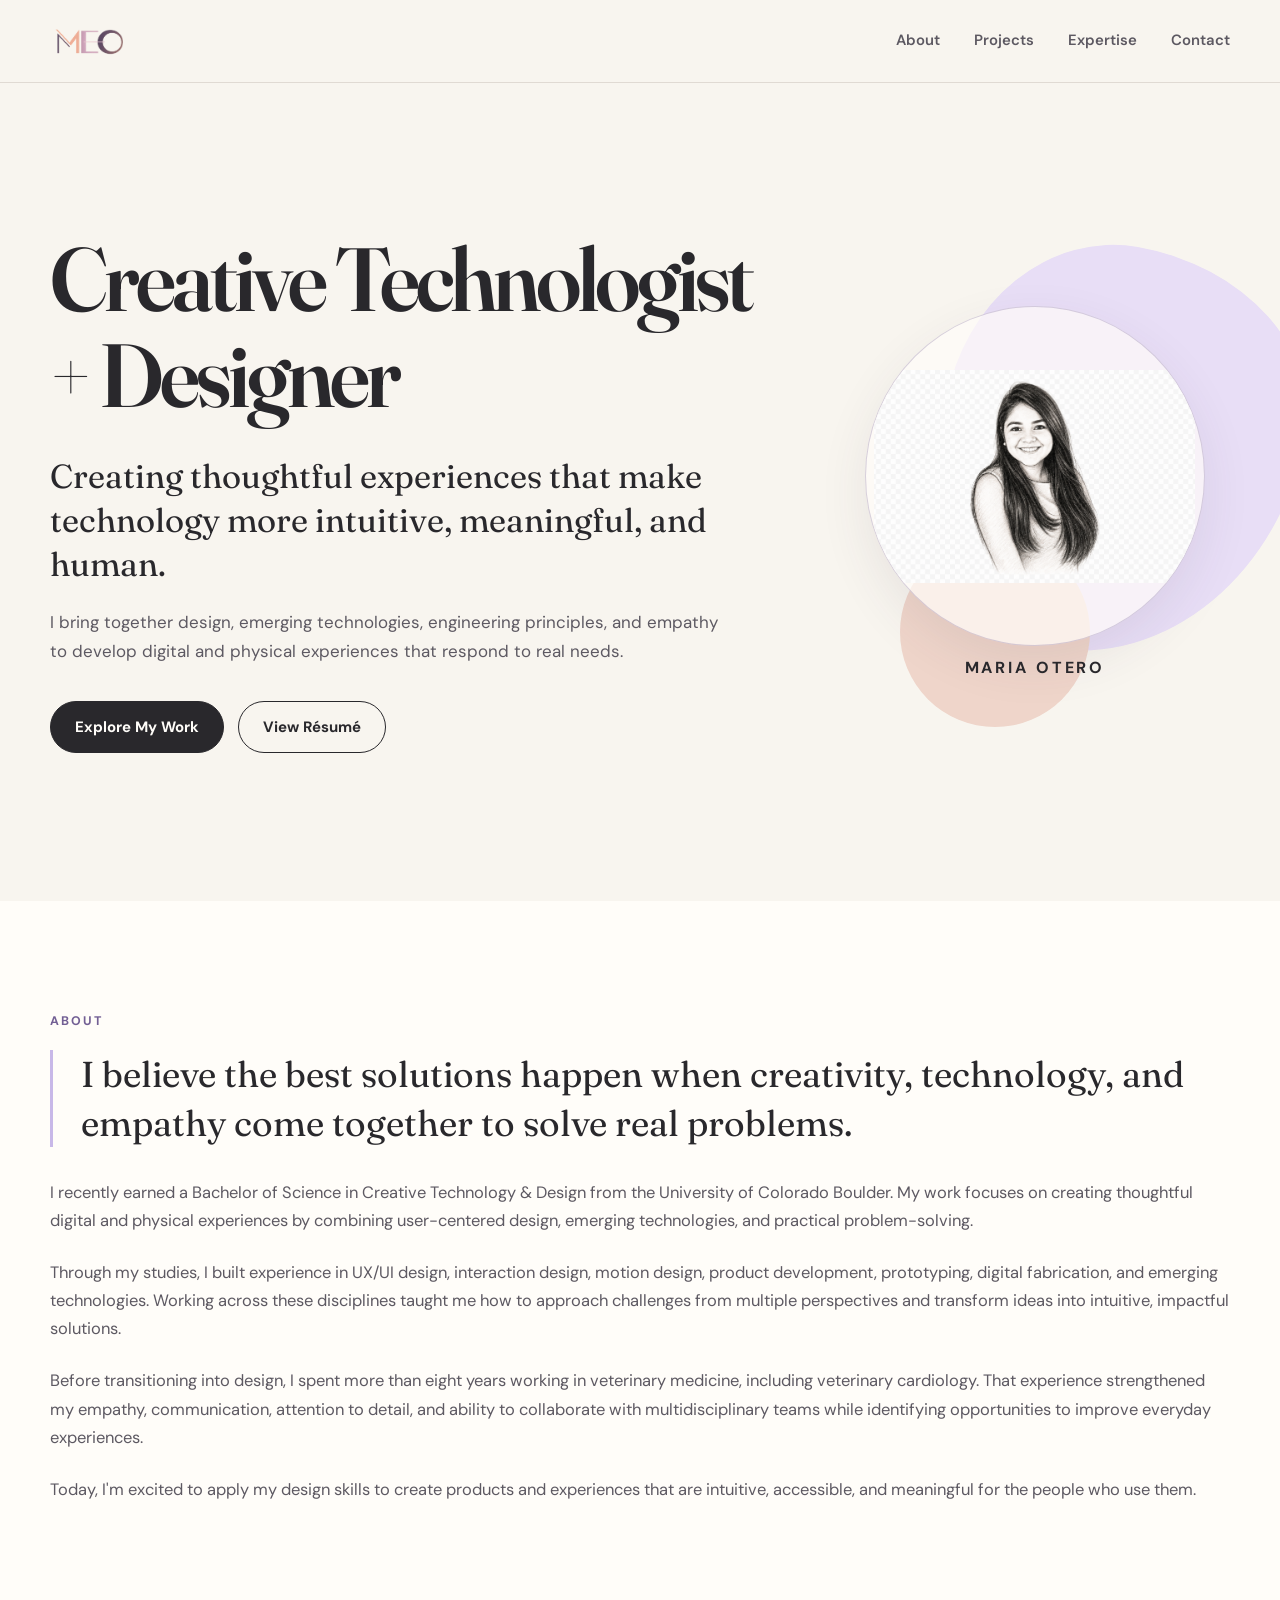
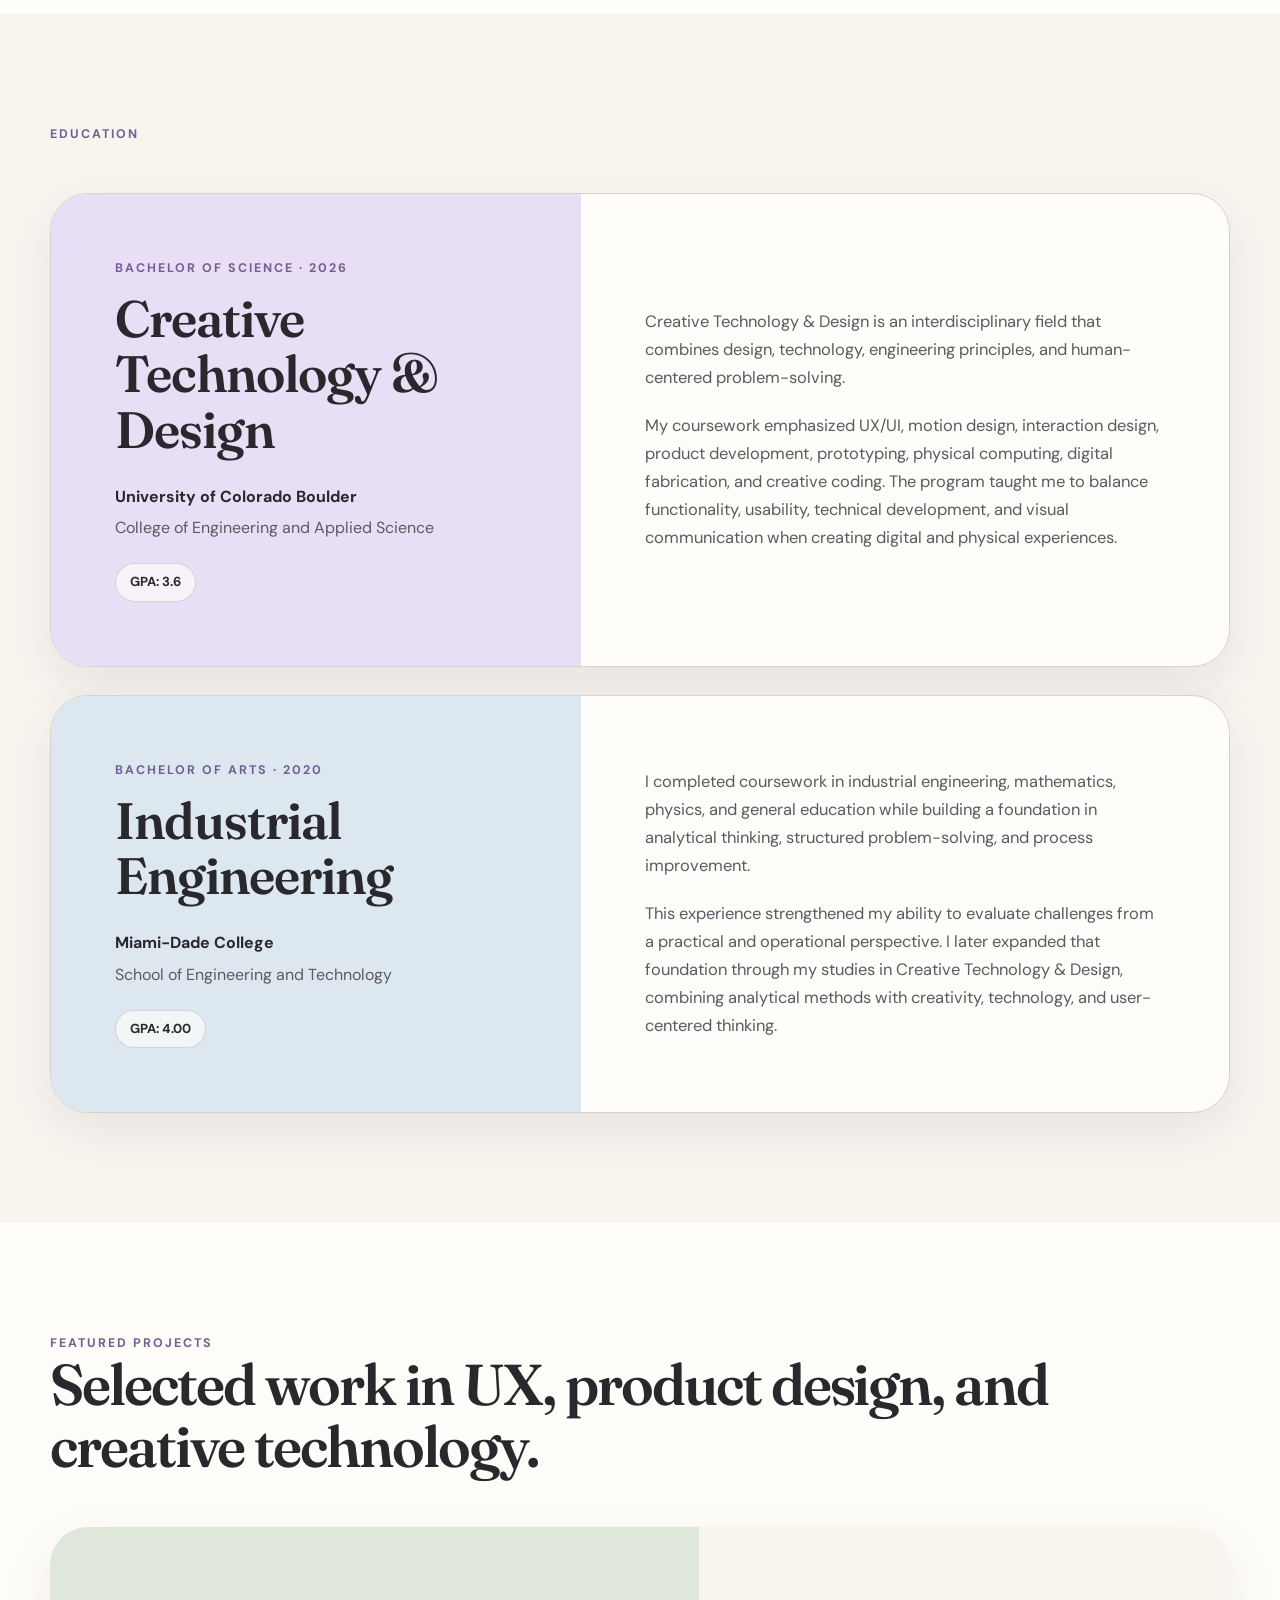
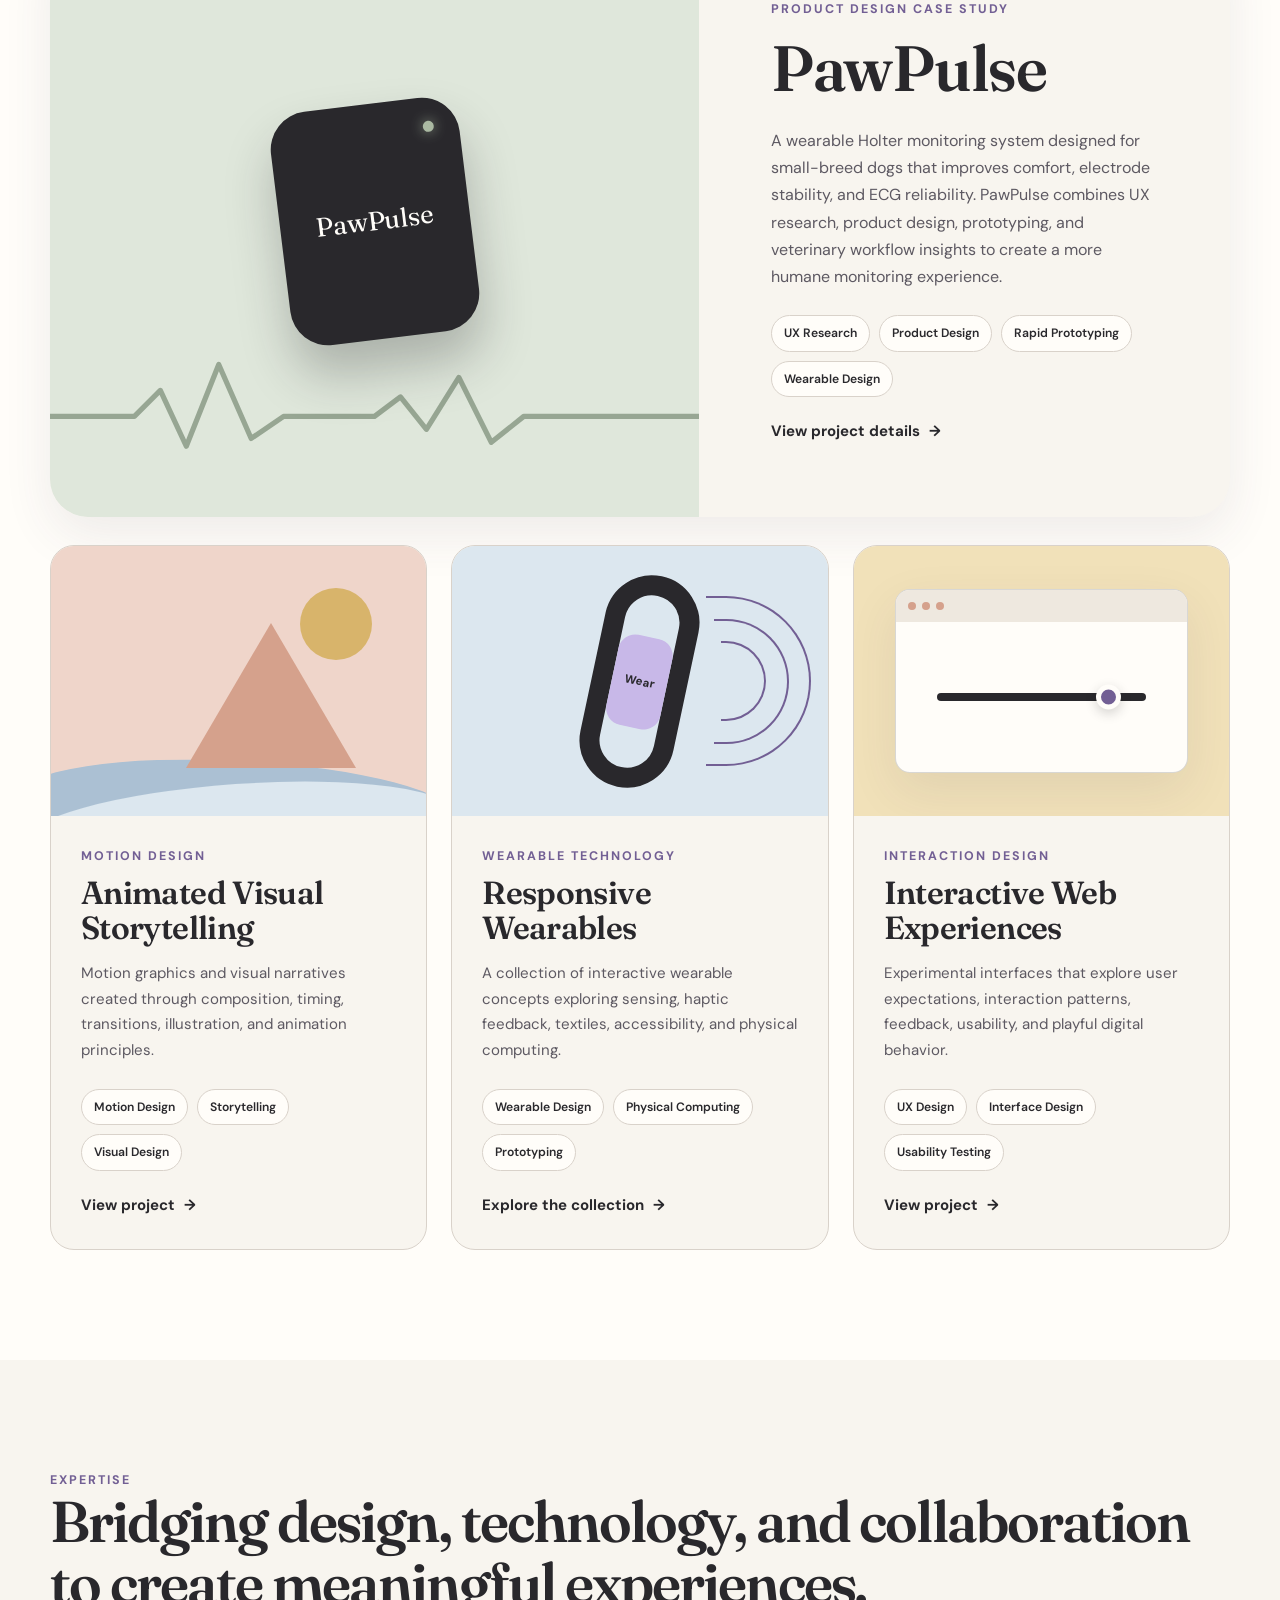
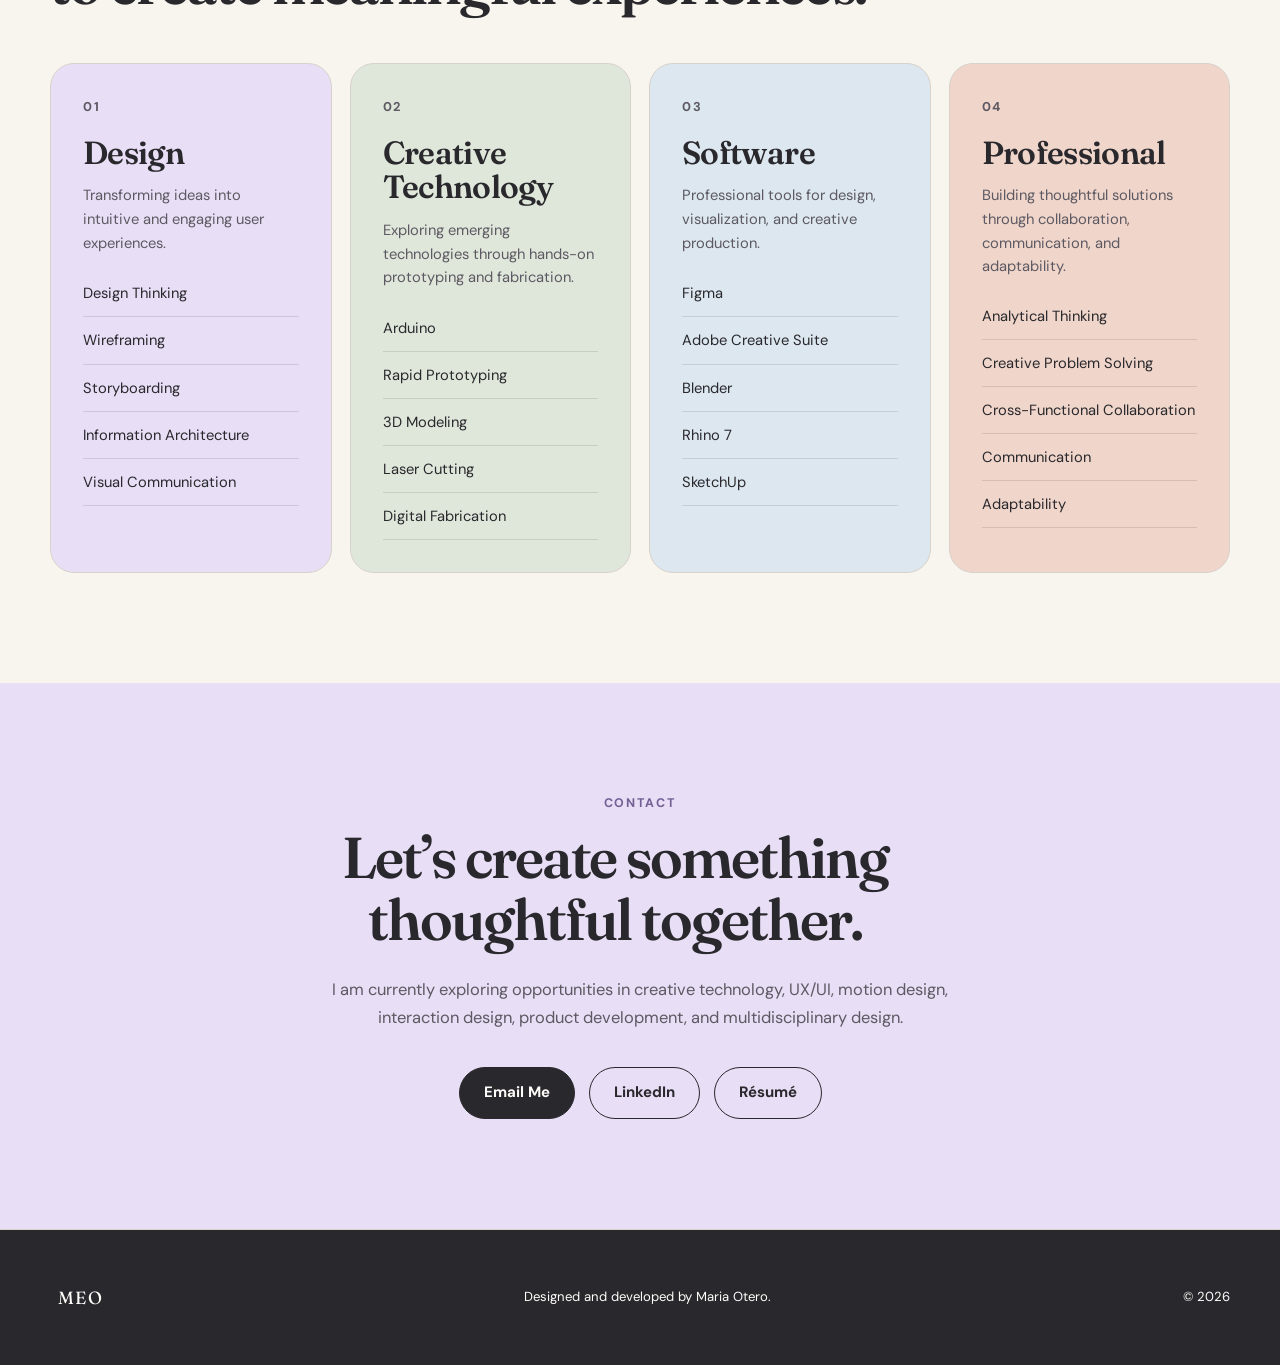
==== commit 553cb204: "wearable tech section-card progression" ====
--- a/index.html
+++ b/index.html
@@ -339,41 +339,40 @@
         </div>
       </article>
 
-      <!-- EchoBand -->
-      <article class="project-card">
-        <div class="project-visual echoband-visual" aria-hidden="true">
-          <div class="wristband">
-            <div class="wristband-screen">Echo</div>
-          </div>
-
-          <span class="echo echo-one"></span>
-          <span class="echo echo-two"></span>
-          <span class="echo echo-three"></span>
-        </div>
-
-        <div class="project-card-content">
-          <p class="card-eyebrow">Wearable Technology</p>
-
-          <h3>EchoBand</h3>
-
-          <p>
-            A sensory-substitution wearable that translates proximity
-            information from an ultrasonic sensor into distinct haptic
-            vibration patterns.
-          </p>
-
-          <div class="project-tags">
-            <span>Interaction Design</span>
-            <span>Physical Computing</span>
-            <span>Haptic Feedback</span>
-          </div>
-
-          <a class="text-link" href="echoband.html">
-            View project
-            <span aria-hidden="true">→</span>
-          </a>
-        </div>
-      </article>
+      <!-- Wearable Technology -->
+<article class="project-card">
+  <div class="project-visual echoband-visual" aria-hidden="true">
+    <div class="wristband">
+      <div class="wristband-screen">Wear</div>
+    </div>
+
+    <span class="echo echo-one"></span>
+    <span class="echo echo-two"></span>
+    <span class="echo echo-three"></span>
+  </div>
+
+  <div class="project-card-content">
+    <p class="card-eyebrow">Wearable Technology</p>
+
+    <h3>Responsive Wearables</h3>
+
+    <p>
+      A collection of interactive wearable concepts exploring sensing,
+      haptic feedback, textiles, accessibility, and physical computing.
+    </p>
+
+    <div class="project-tags">
+      <span>Wearable Design</span>
+      <span>Physical Computing</span>
+      <span>Prototyping</span>
+    </div>
+
+    <a class="text-link" href="wearable-technology.html">
+      Explore the collection
+      <span aria-hidden="true">→</span>
+    </a>
+  </div>
+</article>
 
       <!-- Interactive Web -->
       <article class="project-card">
--- a/style.css
+++ b/style.css
@@ -1831,4 +1831,293 @@
   }
 
   .case-next-project-label { grid-column: 1 / -1; }
+}
+
+/* ==================================================
+   WEARABLE TECHNOLOGY COLLECTION
+   ================================================== */
+
+.wearable-page {
+  background: var(--cream);
+}
+
+.wearable-hero {
+  padding: 75px 0 85px;
+}
+
+.wearable-hero-grid {
+  display: grid;
+  grid-template-columns: minmax(0, 1.2fr) minmax(300px, 0.8fr);
+  gap: 70px;
+  align-items: end;
+}
+
+.wearable-hero h1 {
+  margin-top: 14px;
+  font-size: clamp(4rem, 8vw, 7rem);
+}
+
+.wearable-hero-copy {
+  color: var(--ink-soft);
+  font-family: var(--heading-font);
+  font-size: clamp(1.35rem, 2.3vw, 1.9rem);
+  line-height: 1.4;
+}
+
+.wearable-collection-summary {
+  display: grid;
+  grid-template-columns: repeat(3, minmax(0, 1fr));
+  margin-top: 65px;
+  border-top: 1px solid var(--line);
+  border-bottom: 1px solid var(--line);
+}
+
+.wearable-collection-summary article {
+  min-height: 135px;
+  padding: 28px 24px;
+  border-right: 1px solid var(--line);
+}
+
+.wearable-collection-summary article:first-child { padding-left: 0; }
+.wearable-collection-summary article:last-child { padding-right: 0; border-right: 0; }
+
+.wearable-collection-summary span {
+  color: var(--lavender-dark);
+  font-size: 0.75rem;
+  font-weight: 700;
+  letter-spacing: 0.14em;
+}
+
+.wearable-collection-summary p {
+  margin-top: 12px;
+  font-family: var(--heading-font);
+  font-size: 1.25rem;
+  line-height: 1.25;
+}
+
+.wearable-project-section { padding: 110px 0; }
+.wearable-project-light { background: var(--white); }
+
+.wearable-project-heading {
+  display: block;
+  margin-bottom: 55px;
+}
+
+.wearable-project-title { max-width: 760px; }
+
+.wearable-project-number {
+  margin-bottom: 18px;
+  color: var(--lavender-dark);
+  font-size: 0.82rem;
+  font-weight: 700;
+  letter-spacing: 0.28em;
+  text-transform: uppercase;
+}
+
+.wearable-project-title h2 {
+  margin: 0;
+  font-size: clamp(3.2rem, 6vw, 5.2rem);
+  line-height: 0.95;
+}
+
+.wearable-project-tagline {
+  max-width: 620px;
+  margin-top: 22px;
+  color: var(--ink-soft);
+  font-family: var(--heading-font);
+  font-size: 1.45rem;
+  line-height: 1.45;
+}
+
+.wearable-project-description {
+  max-width: 760px;
+  margin: -20px 0 50px;
+}
+
+.wearable-project-description p {
+  color: var(--ink-soft);
+  font-size: 1rem;
+  line-height: 1.8;
+}
+
+.wearable-project-feature {
+  display: grid;
+  grid-template-columns: minmax(0, 1.45fr) minmax(250px, 0.55fr);
+  gap: 28px;
+  margin-top: 55px;
+}
+
+.wearable-feature-image {
+  overflow: hidden;
+  border: 1px solid var(--line);
+  border-radius: var(--radius-large);
+  background: var(--cream);
+}
+
+.wearable-feature-image img {
+  display: block;
+  width: 100%;
+  height: 520px;
+  object-fit: cover;
+  object-position: center;
+}
+
+.wearable-feature-image-contain img {
+  height: auto;
+  min-height: 520px;
+  object-fit: contain;
+  background: var(--white);
+}
+
+.wearable-feature-details {
+  display: flex;
+  flex-direction: column;
+  justify-content: center;
+  overflow: hidden;
+  border: 1px solid var(--line);
+  border-radius: var(--radius-large);
+  background: var(--cream);
+  padding: 20px 38px;
+}
+
+.wearable-feature-details > div {
+  padding: 28px 0;
+  border-bottom: 1px solid var(--line);
+}
+
+.wearable-feature-details > div:last-child { border-bottom: 0; }
+
+.wearable-detail-label {
+  margin-bottom: 7px;
+  color: var(--lavender-dark);
+  font-size: 0.72rem;
+  font-weight: 700;
+  letter-spacing: 0.14em;
+  text-transform: uppercase;
+}
+
+.wearable-feature-details div p:last-child { color: var(--ink-soft); }
+
+.wearable-gallery {
+  display: grid;
+  grid-template-columns: repeat(3, minmax(0, 1fr));
+  gap: 22px;
+  margin-top: 28px;
+}
+
+.wearable-gallery-card,
+.wearable-gallery-placeholder {
+  overflow: hidden;
+  border: 1px solid var(--line);
+  border-radius: var(--radius-medium);
+  background: var(--cream);
+}
+
+.wearable-gallery-card {
+  transition: transform var(--transition), box-shadow var(--transition);
+}
+
+.wearable-gallery-card:hover {
+  transform: translateY(-6px);
+  box-shadow: var(--shadow-soft);
+}
+
+.wearable-gallery-card img {
+  display: block;
+  width: 100%;
+  aspect-ratio: 4 / 3;
+  object-fit: cover;
+}
+
+.wearable-gallery-card figcaption,
+.wearable-gallery-placeholder figcaption {
+  min-height: 116px;
+  padding: 22px;
+}
+
+.wearable-gallery-card strong,
+.wearable-gallery-placeholder figcaption strong {
+  display: block;
+  margin-bottom: 6px;
+  font-family: var(--heading-font);
+  font-size: 1.05rem;
+  font-weight: 600;
+}
+
+.wearable-gallery-card span,
+.wearable-gallery-placeholder figcaption span {
+  color: var(--ink-soft);
+  font-size: 0.88rem;
+  line-height: 1.5;
+}
+
+.wearable-gallery-placeholder > div {
+  display: flex;
+  min-height: 285px;
+  align-items: center;
+  justify-content: center;
+  background: var(--lavender-light);
+  padding: 25px;
+  color: var(--ink-soft);
+  text-align: center;
+}
+
+.wearable-gallery-placeholder:nth-child(2) > div { background: var(--sage-light); }
+.wearable-gallery-placeholder:nth-child(3) > div { background: var(--blue-light); }
+
+.wearable-project-note {
+  max-width: 820px;
+  margin-top: 50px;
+  padding: 30px;
+  border-left: 4px solid var(--lavender);
+  border-radius: 0 18px 18px 0;
+  background: var(--white);
+}
+
+.wearable-project-light .wearable-project-note { background: var(--cream); }
+
+.wearable-project-note p:last-child {
+  margin-top: 10px;
+  color: var(--ink-soft);
+  line-height: 1.7;
+}
+
+@media (max-width: 950px) {
+  .wearable-hero-grid,
+  .wearable-project-feature { grid-template-columns: 1fr; }
+
+  .wearable-collection-summary { grid-template-columns: 1fr; }
+
+  .wearable-collection-summary article,
+  .wearable-collection-summary article:first-child,
+  .wearable-collection-summary article:last-child {
+    min-height: auto;
+    padding: 24px 0;
+    border-right: 0;
+    border-bottom: 1px solid var(--line);
+  }
+
+  .wearable-collection-summary article:last-child { border-bottom: 0; }
+  .wearable-feature-image img { height: 440px; }
+  .wearable-feature-image-contain img { height: auto; min-height: 0; }
+}
+
+@media (max-width: 650px) {
+  .wearable-hero { padding: 65px 0; }
+  .wearable-hero-grid { gap: 35px; }
+  .wearable-hero h1 { font-size: clamp(3.5rem, 18vw, 5.5rem); }
+  .wearable-gallery { grid-template-columns: 1fr; }
+  .wearable-project-section { padding: 75px 0; }
+  .wearable-project-heading { margin-bottom: 40px; }
+  .wearable-project-title h2 { font-size: clamp(2.8rem, 15vw, 4.2rem); }
+  .wearable-project-tagline { font-size: 1.25rem; }
+  .wearable-project-description { margin-top: -8px; margin-bottom: 38px; }
+  .wearable-project-feature { margin-top: 38px; }
+  .wearable-feature-image img { height: auto; min-height: 0; aspect-ratio: 3 / 2; }
+  .wearable-feature-image-contain img { aspect-ratio: auto; }
+  .wearable-feature-details { padding: 12px 25px; }
+  .wearable-gallery-card figcaption,
+  .wearable-gallery-placeholder figcaption { min-height: auto; }
+  .wearable-gallery-placeholder > div { min-height: 240px; }
+  .wearable-project-note { padding: 24px 22px; }
 }
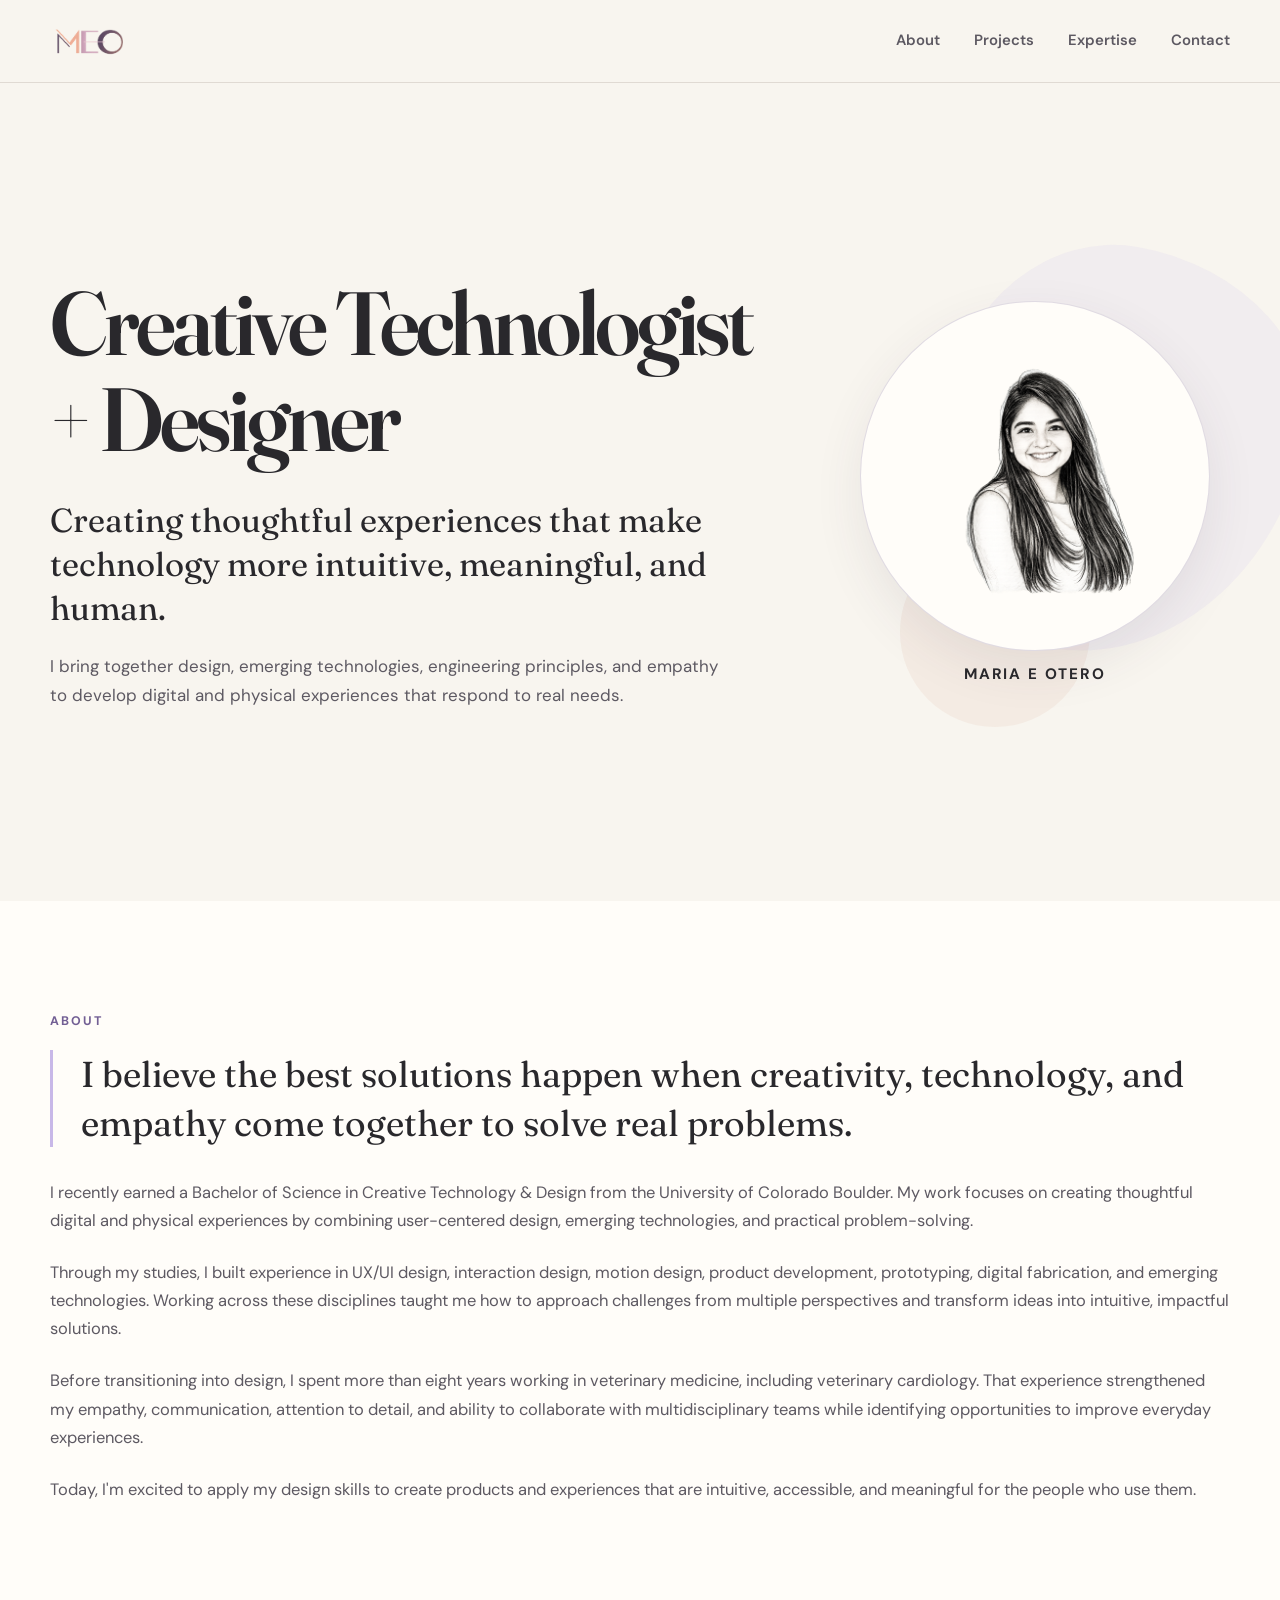
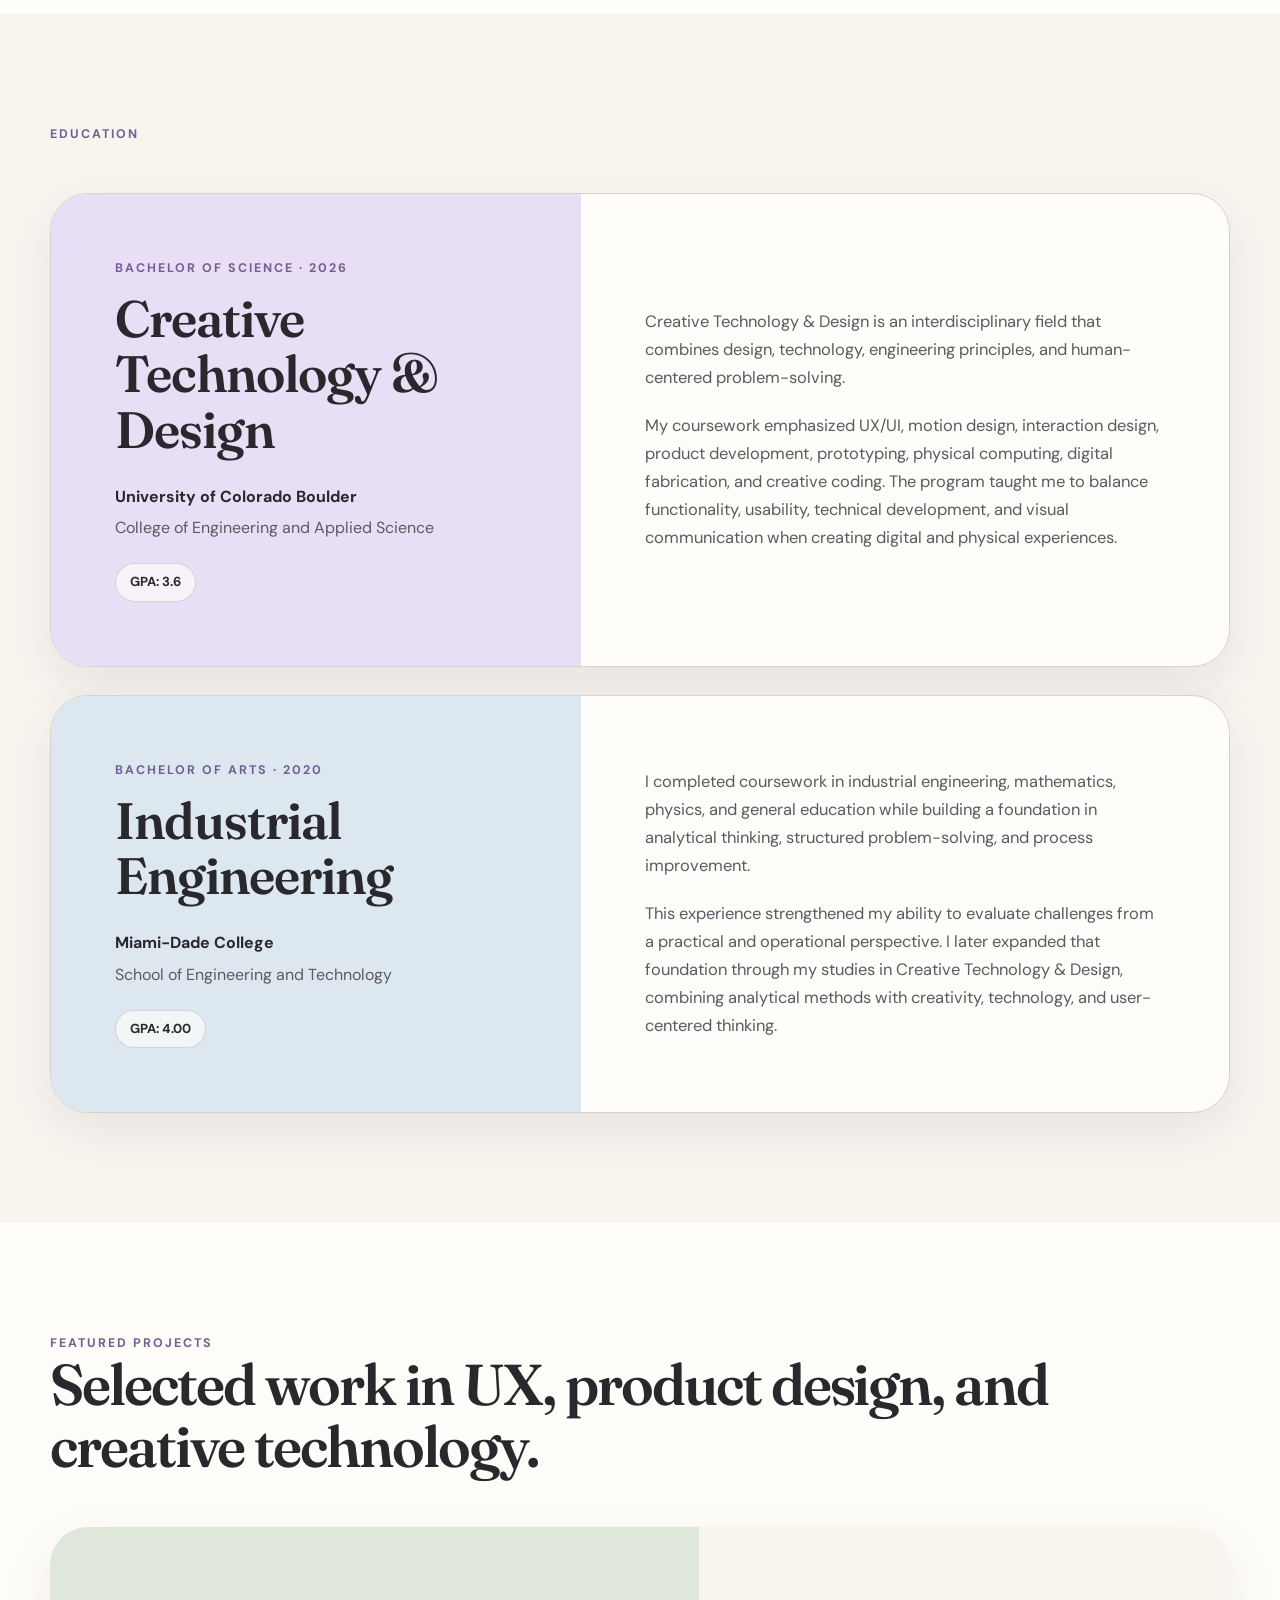
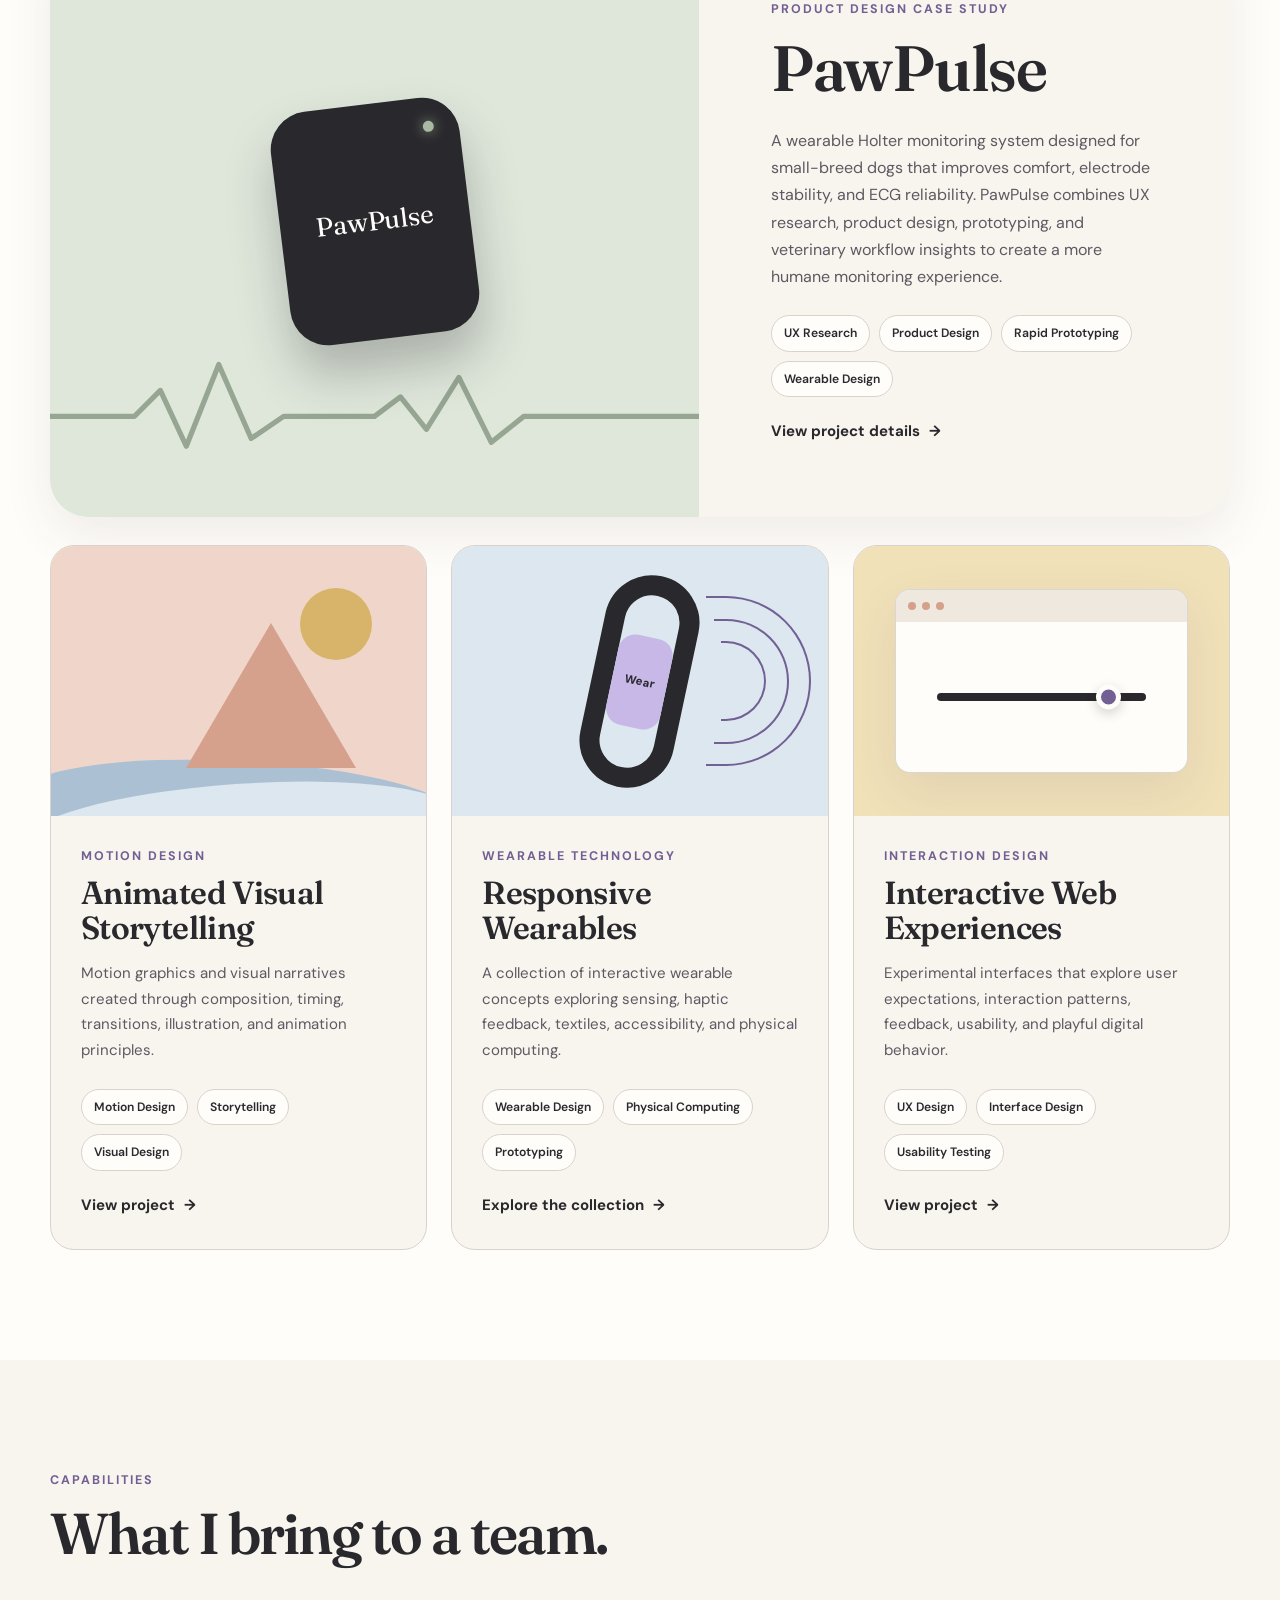
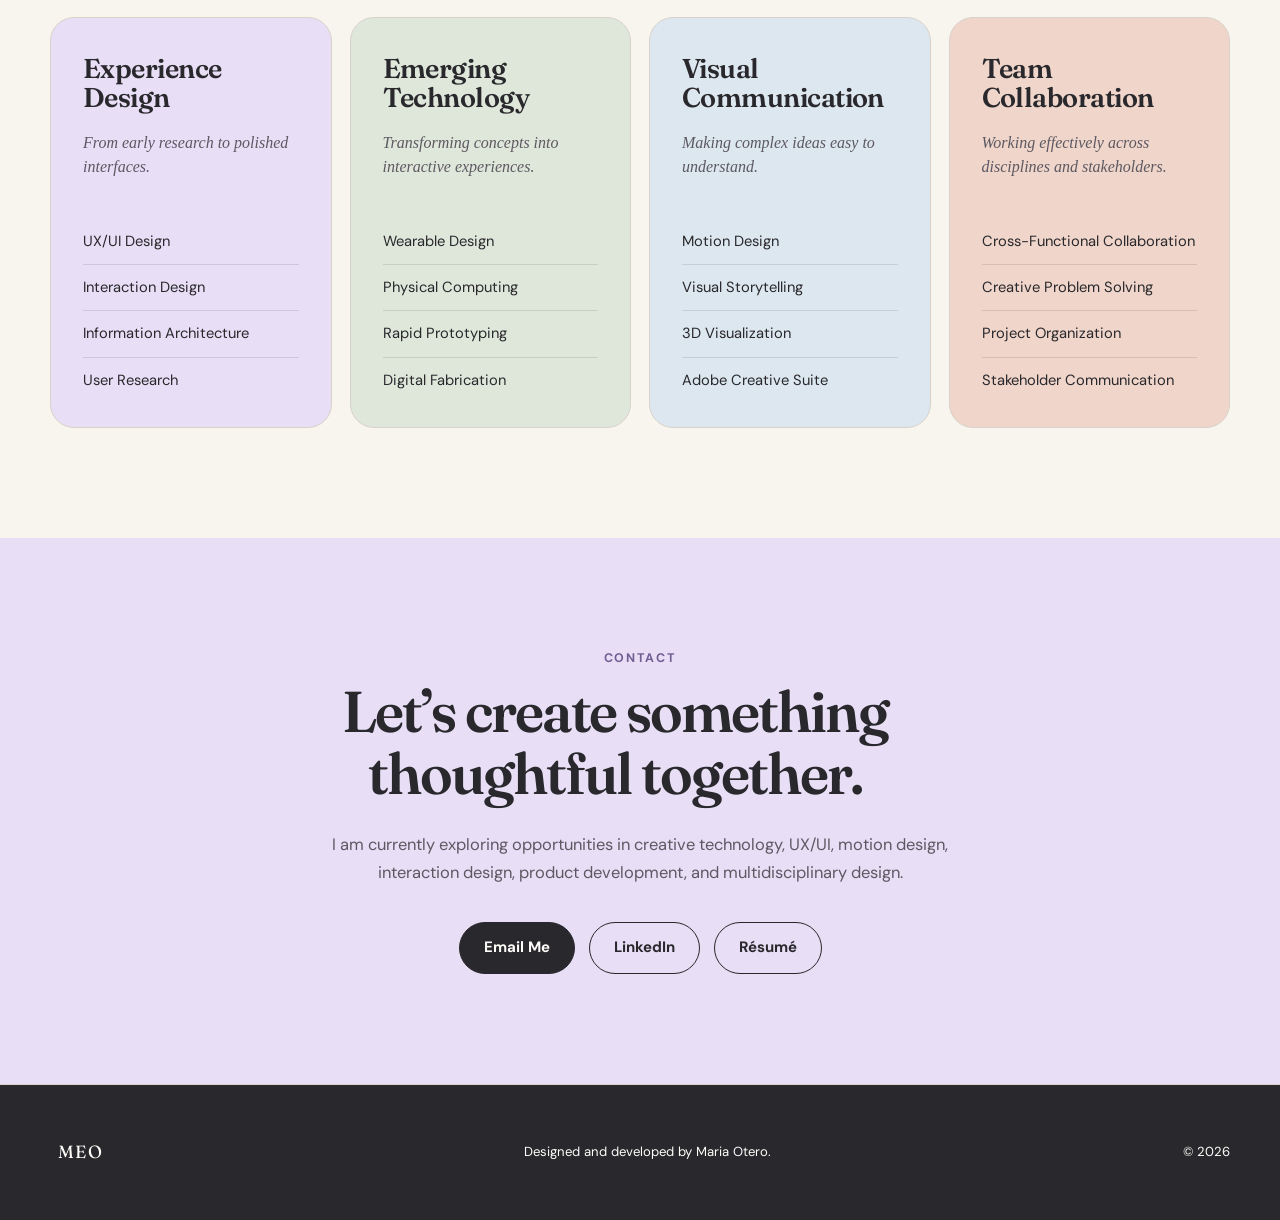
==== commit d733adc6: "projects progression" ====
--- a/index.html
+++ b/index.html
@@ -46,60 +46,49 @@
   <main>
 
     <!-- Hero -->
-    <section class="hero section" id="home">
-      <div class="hero-layout container">
-
-        <div class="hero-content">
-
-          <h1>Creative Technologist + Designer</h1>
-
-          <p class="hero-tagline">
-            Creating thoughtful experiences that make technology more
-            intuitive, meaningful, and human.
-          </p>
-
-          <p class="hero-description">
-            I bring together design, emerging technologies, engineering
-            principles, and empathy to develop digital and physical
-            experiences that respond to real needs.
-          </p>
-
-          <div class="hero-buttons">
-            <a class="button button-primary" href="#projects">
-              Explore My Work
-            </a>
-
-            <a
-              class="button button-secondary"
-              href="assets/resume/Maria-Otero-Resume.pdf"
-              target="_blank"
-              rel="noopener noreferrer"
-            >
-              View Résumé
-            </a>
-          </div>
-        </div>
-
-        <div class="hero-art" aria-hidden="true">
-          <div class="hero-shape hero-shape-one"></div>
-          <div class="hero-shape hero-shape-two"></div>
-
-          <div class="hero-portrait-group">
-  <div class="hero-portrait-placeholder">
-    <img
-      class="hero-portrait"
-      src="assets/images/maria-portrait.png"
-      alt=""
-    >
+<section class="hero section" id="home">
+  <div class="hero-layout container">
+
+    <div class="hero-content">
+
+      <h1>Creative Technologist + Designer</h1>
+
+      <p class="hero-tagline">
+        Creating thoughtful experiences that make technology more
+        intuitive, meaningful, and human.
+      </p>
+
+      <p class="hero-description">
+        I bring together design, emerging technologies, engineering
+        principles, and empathy to develop digital and physical
+        experiences that respond to real needs.
+      </p>
+
+    </div>
+
+    <div class="hero-art" aria-hidden="true">
+
+      <div class="hero-shape hero-shape-one"></div>
+      <div class="hero-shape hero-shape-two"></div>
+
+      <div class="hero-portrait-group">
+
+        <div class="hero-portrait-placeholder">
+          <img
+            class="hero-portrait"
+            src="assets/images/maria-portrait.png"
+            alt=""
+          >
+        </div>
+
+        <p class="hero-portrait-name">Maria E Otero</p>
+
+      </div>
+
+    </div>
+
   </div>
-
-  <p class="hero-portrait-name">Maria Otero</p>
-</div>
-    
-        </div>
-
-      </div>
-    </section>
+</section>
 
 
     <!-- About -->
@@ -421,96 +410,93 @@
 </section>
 
 
-    <!-- Expertise -->
+    <!-- Capabilities -->
 <section class="skills section" id="expertise">
   <div class="container">
 
     <div class="section-heading">
       <div>
-        <p class="section-label">Expertise</p>
-        <h2>Bridging design, technology, and collaboration to create meaningful experiences.</h2>
+        <p class="section-label">Capabilities</p>
+
+        <h2>What I bring to a team.</h2>
       </div>
     </div>
 
     <div class="skills-grid">
 
-      <!-- Design -->
+      <!-- Experience Design -->
       <article class="skill-card">
-        <p class="skill-number">01</p>
-
-        <h3>Design</h3>
+
+        <h3>Experience Design</h3>
 
         <p class="skill-description">
-          Transforming ideas into intuitive and engaging user experiences.
+          From early research to polished interfaces.
         </p>
 
         <ul>
-          <li>Design Thinking</li>
-          <li>Wireframing</li>
-          <li>Storyboarding</li>
+          <li>UX/UI Design</li>
+          <li>Interaction Design</li>
           <li>Information Architecture</li>
-          <li>Visual Communication</li>
+          <li>User Research</li>
         </ul>
-      </article>
-
-
-      <!-- Creative Technology -->
+
+      </article>
+
+
+      <!-- Emerging Technology -->
       <article class="skill-card">
-        <p class="skill-number">02</p>
-
-        <h3>Creative Technology</h3>
+
+        <h3>Emerging Technology</h3>
 
         <p class="skill-description">
-          Exploring emerging technologies through hands-on prototyping and fabrication.
+          Transforming concepts into interactive experiences.
         </p>
 
         <ul>
-          <li>Arduino</li>
+          <li>Wearable Design</li>
+          <li>Physical Computing</li>
           <li>Rapid Prototyping</li>
-          <li>3D Modeling</li>
-          <li>Laser Cutting</li>
           <li>Digital Fabrication</li>
         </ul>
-      </article>
-
-
-      <!-- Software -->
+
+      </article>
+
+
+      <!-- Visual Communication -->
       <article class="skill-card">
-        <p class="skill-number">03</p>
-
-        <h3>Software</h3>
+
+        <h3>Visual Communication</h3>
 
         <p class="skill-description">
-          Professional tools for design, visualization, and creative production.
+          Making complex ideas easy to understand.
         </p>
 
         <ul>
-          <li>Figma</li>
+          <li>Motion Design</li>
+          <li>Visual Storytelling</li>
+          <li>3D Visualization</li>
           <li>Adobe Creative Suite</li>
-          <li>Blender</li>
-          <li>Rhino 7</li>
-          <li>SketchUp</li>
         </ul>
-      </article>
-
-
-      <!-- Professional -->
+
+      </article>
+
+
+      <!-- Team Collaboration -->
       <article class="skill-card">
-        <p class="skill-number">04</p>
-
-        <h3>Professional</h3>
+
+        <h3>Team Collaboration</h3>
 
         <p class="skill-description">
-          Building thoughtful solutions through collaboration, communication, and adaptability.
+          Working effectively across disciplines and stakeholders.
         </p>
 
         <ul>
-          <li>Analytical Thinking</li>
+          <li>Cross-Functional Collaboration</li>
           <li>Creative Problem Solving</li>
-          <li>Cross-Functional Collaboration</li>
-          <li>Communication</li>
-          <li>Adaptability</li>
+          <li>Project Organization</li>
+          <li>Stakeholder Communication</li>
         </ul>
+
       </article>
 
     </div>
--- a/style.css
+++ b/style.css
@@ -831,8 +831,17 @@
 }
 
 /* -------------------------------------------------
-   Expertise
+   Capabilities
 -------------------------------------------------- */
+
+.skills .section-heading {
+  max-width: 760px;
+  margin-bottom: 52px;
+}
+
+.skills .section-heading h2 {
+  margin-top: 12px;
+}
 
 .skills-grid {
   display: grid;
@@ -842,26 +851,18 @@
 
 .skill-card {
   display: flex;
+  min-height: 370px;
   flex-direction: column;
-
-  min-height: 430px;
 
   border: 1px solid var(--line);
   border-radius: var(--radius-medium);
 
-  padding: 32px;
+  padding: 36px 32px;
 
   background: var(--white);
-
-  transition:
-    transform var(--transition),
-    box-shadow var(--transition);
-}
-
-.skill-card:hover {
-  transform: translateY(-6px);
-  box-shadow: var(--shadow-soft);
-}
+}
+
+/* Card background colors */
 
 .skill-card:nth-child(1) {
   background: var(--lavender-light);
@@ -879,41 +880,87 @@
   background: var(--terracotta-light);
 }
 
-.skill-number {
-  color: var(--ink-soft);
-  font-size: 0.8rem;
-  font-weight: 700;
-  letter-spacing: 0.15em;
-}
+/* Card titles */
 
 .skill-card h3 {
+  margin: 0;
+
+  font-size: clamp(1.7rem, 2.1vw, 2.15rem);
+  line-height: 1.08;
+}
+
+/* Short supporting statement */
+
+.skill-description {
+  min-height: 76px;
   margin-top: 18px;
-}
-
-.skill-description {
-  margin-top: 14px;
-  min-height: 72px;
-
-  color: var(--ink-soft);
+
+  color: var(--ink-soft);
+
+  font-family: var(--heading-font);
+  font-size: 1rem;
+  font-style: italic;
+  line-height: 1.5;
+}
+
+/* Capability lists */
+
+.skill-card ul {
+  display: grid;
+  gap: 0;
+
+  margin-top: 24px;
+}
+
+.skill-card li {
+  padding: 12px 0;
+
+  border-bottom: 1px solid rgba(41, 40, 44, 0.13);
 
   font-size: 0.92rem;
-  line-height: 1.6;
-}
-
-.skill-card ul {
-  display: grid;
-  gap: 12px;
-
-  margin-top: 26px;
-}
-
-.skill-card li {
-  padding-bottom: 12px;
-
-  border-bottom: 1px solid rgba(41, 40, 44, 0.13);
-
-  font-size: 0.92rem;
-  line-height: 1.5;
+  line-height: 1.45;
+}
+
+.skill-card li:first-child {
+  padding-top: 0;
+}
+
+.skill-card li:last-child {
+  padding-bottom: 0;
+  border-bottom: 0;
+}
+
+/* Tablet */
+
+@media (max-width: 950px) {
+  .skills-grid {
+    grid-template-columns: repeat(2, minmax(0, 1fr));
+  }
+
+  .skill-card {
+    min-height: 350px;
+  }
+}
+
+/* Mobile */
+
+@media (max-width: 650px) {
+  .skills .section-heading {
+    margin-bottom: 38px;
+  }
+
+  .skills-grid {
+    grid-template-columns: 1fr;
+  }
+
+  .skill-card {
+    min-height: auto;
+    padding: 32px 26px;
+  }
+
+  .skill-description {
+    min-height: auto;
+  }
 }
 
 
@@ -2120,4 +2167,1139 @@
   .wearable-gallery-placeholder figcaption { min-height: auto; }
   .wearable-gallery-placeholder > div { min-height: 240px; }
   .wearable-project-note { padding: 24px 22px; }
+}
+
+/* ==================================================
+   SENSING POCKET — CARD-BASED CASE STUDY
+   ================================================== */
+
+.sensing-pocket-project {
+  background: var(--white);
+}
+
+.sensing-pocket-feature .sensing-pocket-image-wrap {
+  position: relative;
+  overflow: hidden;
+  border-radius: var(--radius-medium);
+  background: var(--cream);
+}
+
+.sensing-pocket-feature img {
+  display: block;
+  width: 100%;
+  height: auto;
+  min-height: 0;
+  aspect-ratio: 4 / 3;
+  object-fit: cover;
+}
+
+.sensing-pocket-feature figcaption {
+  margin-top: 12px;
+  color: var(--ink-soft);
+  font-size: 0.82rem;
+}
+
+/* Animated LED layer */
+
+.pocket-led-layer {
+  position: absolute;
+  inset: 0;
+  pointer-events: none;
+}
+
+.pocket-led {
+  position: absolute;
+  width: 11px;
+  height: 11px;
+  border: 2px solid rgba(255, 255, 255, 0.85);
+  border-radius: 50%;
+  background: #b592ff;
+  box-shadow:
+    0 0 8px rgba(181, 146, 255, 0.95),
+    0 0 18px rgba(114, 95, 148, 0.8);
+  animation: pocket-led-glow 2.3s ease-in-out infinite;
+}
+
+.led-1 { top: 35%; left: 25%; animation-delay: 0s; }
+.led-2 { top: 49%; left: 24%; animation-delay: 0.15s; }
+.led-3 { top: 63%; left: 25%; animation-delay: 0.3s; }
+.led-4 { top: 74%; left: 36%; animation-delay: 0.45s; }
+.led-5 { top: 77%; left: 49%; animation-delay: 0.6s; }
+.led-6 { top: 74%; left: 62%; animation-delay: 0.75s; }
+.led-7 { top: 63%; left: 73%; animation-delay: 0.9s; }
+.led-8 { top: 49%; left: 74%; animation-delay: 1.05s; }
+.led-9 { top: 35%; left: 73%; animation-delay: 1.2s; }
+
+@keyframes pocket-led-glow {
+  0%,
+  100% {
+    opacity: 0.25;
+    transform: scale(0.75);
+  }
+
+  50% {
+    opacity: 1;
+    transform: scale(1.15);
+  }
+}
+
+/* Main process grid */
+
+.sensing-process-grid {
+  display: grid;
+  gap: 24px;
+  margin-top: 60px;
+  grid-template-columns: repeat(2, minmax(0, 1fr));
+}
+
+.sensing-process-card {
+  overflow: hidden;
+  border: 1px solid var(--line);
+  border-radius: var(--radius-medium);
+  background: var(--cream);
+}
+
+.sensing-process-card-copy {
+  padding: 32px;
+}
+
+.sensing-process-card h3 {
+  margin-top: 8px;
+  font-size: clamp(2rem, 3vw, 2.8rem);
+}
+
+.sensing-process-card-copy > p:last-child {
+  margin-top: 18px;
+  color: var(--ink-soft);
+  line-height: 1.7;
+}
+
+/* Individual card tones */
+
+.sensing-context-card {
+  background: var(--lavender-light);
+}
+
+.sensing-ideation-card {
+  background: var(--sage-light);
+}
+
+.sensing-development-card {
+  background: var(--cream);
+}
+
+.sensing-validation-card {
+  background: var(--blue-light);
+}
+
+.sensing-outcome-card {
+  background: var(--white);
+}
+
+/* Context */
+
+.sensing-context-card figure {
+  margin: 0;
+  padding: 0 24px 24px;
+}
+
+.sensing-context-card img {
+  width: 100%;
+  height: 330px;
+  border-radius: var(--radius-small);
+  object-fit: cover;
+}
+
+/* Ideation */
+
+.sensing-process-points {
+  display: grid;
+  gap: 0;
+  padding: 0 32px 32px;
+}
+
+.sensing-process-points div {
+  padding: 20px 0;
+  border-top: 1px solid rgba(41, 40, 44, 0.15);
+}
+
+.sensing-process-points strong,
+.sensing-validation-steps strong,
+.sensing-outcome-points strong {
+  display: block;
+  font-family: var(--heading-font);
+  font-size: 1.1rem;
+  line-height: 1.25;
+}
+
+.sensing-process-points p,
+.sensing-validation-steps p,
+.sensing-outcome-points p {
+  margin-top: 6px;
+  color: var(--ink-soft);
+  font-size: 0.88rem;
+  line-height: 1.55;
+}
+
+/* Development */
+
+.sensing-development-card {
+  grid-column: 1 / -1;
+}
+
+.sensing-development-images {
+  display: grid;
+  gap: 20px;
+  padding: 0 32px 32px;
+  grid-template-columns: repeat(2, minmax(0, 1fr));
+}
+
+.sensing-development-images figure {
+  overflow: hidden;
+  margin: 0;
+  border: 1px solid var(--line);
+  border-radius: var(--radius-small);
+  background: var(--white);
+}
+
+.sensing-development-images img {
+  width: 100%;
+  height: 320px;
+  object-fit: cover;
+}
+
+.sensing-development-images figcaption {
+  padding: 16px;
+  color: var(--ink-soft);
+  font-size: 0.82rem;
+}
+
+/* Validation */
+
+.sensing-validation-steps {
+  display: grid;
+  gap: 16px;
+  padding: 0 32px 32px;
+  grid-template-columns: repeat(3, minmax(0, 1fr));
+}
+
+.sensing-validation-steps div {
+  min-height: 210px;
+  border: 1px solid rgba(41, 40, 44, 0.15);
+  border-radius: var(--radius-small);
+  background: rgba(255, 253, 249, 0.62);
+  padding: 22px;
+}
+
+.sensing-validation-steps span {
+  display: block;
+  margin-bottom: 28px;
+  color: var(--lavender-dark);
+  font-size: 0.76rem;
+  font-weight: 700;
+}
+
+/* Outcome */
+
+.sensing-outcome-card {
+  border-left: 3px solid var(--lavender);
+}
+
+.sensing-outcome-points {
+  display: grid;
+  gap: 0;
+  padding: 0 32px 32px;
+}
+
+.sensing-outcome-points div {
+  padding: 20px 0;
+  border-top: 1px solid var(--line);
+}
+
+/* Tablet */
+
+@media (max-width: 950px) {
+  .sensing-process-grid {
+    grid-template-columns: 1fr;
+  }
+
+  .sensing-development-card {
+    grid-column: auto;
+  }
+
+  .sensing-validation-steps {
+    grid-template-columns: 1fr;
+  }
+
+  .sensing-validation-steps div {
+    min-height: auto;
+  }
+}
+
+/* Mobile */
+
+@media (max-width: 650px) {
+  .sensing-process-grid {
+    margin-top: 45px;
+  }
+
+  .sensing-process-card-copy {
+    padding: 27px 24px;
+  }
+
+  .sensing-context-card figure,
+  .sensing-process-points,
+  .sensing-development-images,
+  .sensing-validation-steps,
+  .sensing-outcome-points {
+    padding-right: 24px;
+    padding-left: 24px;
+  }
+
+  .sensing-development-images {
+    grid-template-columns: 1fr;
+  }
+
+  .sensing-context-card img,
+  .sensing-development-images img {
+    height: auto;
+    aspect-ratio: 4 / 3;
+  }
+
+  .pocket-led {
+    width: 8px;
+    height: 8px;
+  }
+}
+
+@media (prefers-reduced-motion: reduce) {
+  .pocket-led {
+    animation: none;
+    opacity: 0.8;
+  }
+}
+
+/* =========================================================
+   ECHO SLEEVE — CLEAN FINAL STYLES
+   ========================================================= */
+
+.echo-sleeve-project {
+  background: var(--white);
+}
+
+.echo-process-grid {
+  align-items: stretch;
+}
+
+.echo-context-card,
+.echo-ideation-card {
+  height: 100%;
+}
+
+/* Hero image: no zooming, no cropping */
+.echo-sleeve-feature {
+  min-height: 0;
+  padding: 0;
+  overflow: hidden;
+}
+
+.echo-sleeve-image-wrap {
+  position: relative;
+  width: 100%;
+  aspect-ratio: 3 / 2;
+  overflow: hidden;
+  border-radius: inherit;
+  background: var(--cream);
+}
+
+.echo-sleeve-image-wrap img {
+  position: absolute;
+  inset: 0;
+  width: 100%;
+  height: 100%;
+  display: block;
+  object-fit: contain;
+  object-position: center;
+  transform: none;
+}
+
+.echo-live-layer {
+  position: absolute;
+  inset: 0;
+  z-index: 2;
+  overflow: hidden;
+  pointer-events: none;
+}
+
+/* Animated sensor waves */
+.echo-sensor-pulse {
+  position: absolute;
+  left: 65%;
+  top: 62%;
+  width: 32px;
+  height: 32px;
+  border: 2px solid rgba(114, 95, 148, 0.62);
+  border-radius: 50%;
+  opacity: 0;
+  transform: translate(-50%, -50%) scale(0.45);
+  animation: echo-sensor-pulse 2.8s ease-out infinite;
+}
+
+.echo-sensor-pulse-2 { animation-delay: 0.8s; }
+.echo-sensor-pulse-3 { animation-delay: 1.6s; }
+
+/* Animated haptic glow */
+.echo-haptic-glow,
+.echo-haptic-core {
+  position: absolute;
+  left: 41%;
+  top: 29%;
+  border-radius: 50%;
+  transform: translate(-50%, -50%);
+}
+
+.echo-haptic-glow {
+  width: 64px;
+  height: 64px;
+  background: rgba(181, 146, 255, 0.17);
+  filter: blur(6px);
+  animation: echo-haptic-glow 1.9s ease-in-out infinite;
+}
+
+.echo-haptic-core {
+  width: 12px;
+  height: 12px;
+  background: #b592ff;
+  box-shadow:
+    0 0 10px rgba(181, 146, 255, 0.95),
+    0 0 22px rgba(114, 95, 148, 0.7);
+  animation: echo-haptic-core 1.9s ease-in-out infinite;
+}
+
+@keyframes echo-sensor-pulse {
+  0% {
+    opacity: 0;
+    transform: translate(-50%, -50%) scale(0.45);
+  }
+
+  20% { opacity: 0.72; }
+
+  100% {
+    opacity: 0;
+    transform: translate(-50%, -50%) scale(3.6);
+  }
+}
+
+@keyframes echo-haptic-glow {
+  0%, 100% {
+    opacity: 0.35;
+    transform: translate(-50%, -50%) scale(0.82);
+  }
+
+  50% {
+    opacity: 0.9;
+    transform: translate(-50%, -50%) scale(1.16);
+  }
+}
+
+@keyframes echo-haptic-core {
+  0%, 100% {
+    opacity: 0.65;
+    transform: translate(-50%, -50%) scale(0.86);
+  }
+
+  50% {
+    opacity: 1;
+    transform: translate(-50%, -50%) scale(1.2);
+  }
+}
+
+/* Ideation cards */
+.echo-ideation-card {
+  padding-bottom: 36px;
+}
+
+.echo-system-flow {
+  display: grid;
+  grid-template-columns: repeat(2, minmax(0, 1fr));
+  gap: 16px;
+  width: calc(100% - 64px);
+  margin: 30px auto 0;
+}
+
+.echo-flow-item {
+  min-width: 0;
+  min-height: 112px;
+  display: flex;
+  flex-direction: column;
+  align-items: center;
+  justify-content: center;
+  padding: 20px 16px;
+  border: 1px solid rgba(41, 40, 44, 0.13);
+  border-radius: var(--radius-small);
+  background: rgba(255, 253, 249, 0.68);
+  text-align: center;
+}
+
+.echo-flow-item strong {
+  font-family: var(--heading-font);
+  font-size: 1.04rem;
+  line-height: 1.25;
+}
+
+.echo-flow-item span {
+  max-width: 155px;
+  margin-top: 7px;
+  color: var(--ink-soft);
+  font-size: 0.84rem;
+  line-height: 1.45;
+}
+
+.echo-flow-arrow {
+  display: none;
+}
+
+/* Development gallery */
+.echo-development-card,
+.echo-validation-card,
+.echo-outcome-card {
+  grid-column: 1 / -1;
+}
+
+.echo-development-gallery {
+  display: grid;
+  grid-template-columns: 1.2fr 0.8fr;
+  gap: 20px;
+  padding: 0 32px 32px;
+}
+
+.echo-gallery-item {
+  margin: 0;
+  overflow: hidden;
+  border: 1px solid var(--line);
+  border-radius: var(--radius-small);
+  background: var(--white);
+}
+
+.echo-gallery-main {
+  grid-row: span 2;
+}
+
+.echo-gallery-item img {
+  width: 100%;
+  height: 260px;
+  object-fit: cover;
+}
+
+.echo-gallery-main img {
+  height: 100%;
+  min-height: 560px;
+}
+
+.echo-gallery-item figcaption {
+  padding: 18px 20px 21px;
+  color: var(--ink-soft);
+  font-size: 0.88rem;
+  line-height: 1.55;
+}
+
+.echo-gallery-item figcaption strong,
+.echo-video-card figcaption strong {
+  display: block;
+  margin-bottom: 5px;
+  color: var(--ink);
+  font-family: var(--heading-font);
+  font-size: 1.02rem;
+}
+
+/* Validation videos */
+.echo-video-grid {
+  display: grid;
+  grid-template-columns: repeat(2, minmax(0, 1fr));
+  gap: 20px;
+  padding: 0 32px 32px;
+}
+
+.echo-video-card {
+  margin: 0;
+  overflow: hidden;
+  border: 1px solid var(--line);
+  border-radius: var(--radius-small);
+  background: var(--white);
+}
+
+.echo-video-card video {
+  width: 100%;
+  height: 440px;
+  display: block;
+  object-fit: contain;
+  background: #111;
+}
+
+.echo-video-card figcaption {
+  padding: 18px 20px 21px;
+  color: var(--ink-soft);
+  font-size: 0.88rem;
+  line-height: 1.55;
+}
+
+/* =========================================================
+   THERMAL COMPASS SCARF — CLEAN FINAL STYLES
+   ========================================================= */
+
+.thermal-scarf-project {
+  background: var(--white);
+}
+
+.thermal-scarf-project .wearable-project-title {
+  max-width: none;
+}
+
+.thermal-scarf-project .wearable-project-title h2 {
+  white-space: nowrap;
+  font-size: clamp(3rem, 5.8vw, 5.4rem);
+}
+
+.thermal-scarf-project .wearable-project-tagline {
+  max-width: none;
+  white-space: nowrap;
+}
+
+/* Animated scarf concept */
+.thermal-scarf-feature {
+  min-height: 520px;
+  overflow: hidden;
+  background: var(--cream);
+}
+
+.thermal-scarf-visual {
+  position: relative;
+  width: 100%;
+  min-height: 520px;
+  display: flex;
+  align-items: center;
+  justify-content: center;
+  overflow: hidden;
+}
+
+.thermal-scarf-garment {
+  position: relative;
+  width: min(76%, 620px);
+  height: 250px;
+  border-radius: 42px 42px 80px 80px;
+  background:
+    repeating-linear-gradient(
+      90deg,
+      rgba(255, 255, 255, 0.08) 0,
+      rgba(255, 255, 255, 0.08) 3px,
+      transparent 3px,
+      transparent 12px
+    ),
+    #4e4b54;
+  box-shadow: 0 24px 45px rgba(54, 48, 61, 0.13);
+  transform: rotate(-5deg);
+}
+
+.thermal-scarf-fold {
+  position: absolute;
+  top: 18%;
+  width: 26%;
+  height: 72%;
+  border: 1px solid rgba(255, 255, 255, 0.08);
+  border-radius: 50%;
+}
+
+.thermal-fold-left { left: 11%; }
+.thermal-fold-center { left: 37%; }
+.thermal-fold-right { right: 11%; }
+
+.thermal-haptic-zone {
+  position: absolute;
+  left: 50%;
+  width: 28px;
+  height: 28px;
+  border: 2px solid rgba(181, 146, 255, 0.75);
+  border-radius: 50%;
+  opacity: 0.28;
+  transform: translateX(-50%);
+  animation: thermal-comfort-pulse 3.5s ease-in-out infinite;
+}
+
+.thermal-zone-1 { top: 13%; animation-delay: 0s; }
+.thermal-zone-2 { top: 29%; animation-delay: 0.35s; }
+.thermal-zone-3 { top: 45%; animation-delay: 0.7s; }
+.thermal-zone-4 { top: 61%; animation-delay: 1.05s; }
+.thermal-zone-5 { top: 77%; animation-delay: 1.4s; }
+
+.thermal-sensor-node {
+  position: absolute;
+  left: 13%;
+  bottom: 18%;
+  width: 18px;
+  height: 18px;
+  border-radius: 50%;
+  background: var(--lavender);
+  box-shadow: 0 0 0 9px rgba(200, 184, 232, 0.15);
+}
+
+.thermal-control-button {
+  position: absolute;
+  right: 13%;
+  top: 17%;
+  width: 34px;
+  height: 18px;
+  border-radius: 12px;
+  background: var(--lavender);
+  box-shadow: inset 0 0 0 4px rgba(255, 255, 255, 0.28);
+}
+
+.thermal-mode-display {
+  position: absolute;
+  right: 6%;
+  bottom: 8%;
+  width: 190px;
+  padding: 18px;
+  border: 1px solid rgba(41, 40, 44, 0.1);
+  border-radius: var(--radius-small);
+  background: rgba(255, 253, 249, 0.86);
+}
+
+.thermal-mode-label {
+  display: block;
+  margin-bottom: 6px;
+  color: var(--lavender-dark);
+  font-size: 0.72rem;
+  font-weight: 700;
+  letter-spacing: 0.1em;
+  text-transform: uppercase;
+}
+
+.thermal-mode-display strong {
+  display: block;
+  margin-bottom: 4px;
+}
+
+.thermal-mode-display p {
+  color: var(--ink-soft);
+  font-size: 0.86rem;
+}
+
+@keyframes thermal-comfort-pulse {
+  0%, 100% {
+    opacity: 0.23;
+    transform: translateX(-50%) scale(0.8);
+    box-shadow: 0 0 0 0 rgba(181, 146, 255, 0);
+  }
+
+  50% {
+    opacity: 1;
+    transform: translateX(-50%) scale(1.18);
+    box-shadow: 0 0 0 13px rgba(181, 146, 255, 0.13);
+  }
+}
+
+/* Thermal state cards */
+.thermal-mode-grid {
+  display: grid;
+  grid-template-columns: repeat(3, minmax(0, 1fr));
+  gap: 14px;
+  padding: 0 32px 32px;
+}
+
+.thermal-mode-grid > div {
+  min-width: 0;
+  padding: 20px 18px;
+  border: 1px solid rgba(41, 40, 44, 0.12);
+  border-radius: var(--radius-small);
+  background: rgba(255, 253, 249, 0.68);
+}
+
+.thermal-mode-grid strong {
+  display: block;
+  margin-bottom: 7px;
+  font-family: var(--heading-font);
+  font-size: 1.02rem;
+}
+
+.thermal-mode-grid p {
+  color: var(--ink-soft);
+  font-size: 0.88rem;
+  line-height: 1.5;
+}
+
+.thermal-mode-icon {
+  position: relative;
+  width: 32px;
+  height: 32px;
+  display: block;
+  margin-bottom: 15px;
+  border: 2px solid var(--lavender-dark);
+  border-radius: 50%;
+}
+
+.cold-mode::after,
+.comfort-mode::after,
+.hot-mode::after {
+  position: absolute;
+  inset: 6px;
+  border-radius: 50%;
+  background: rgba(114, 95, 148, 0.24);
+  content: "";
+}
+
+.cold-mode::after { transform: translateY(4px); }
+.hot-mode::after { transform: translateY(-4px); }
+
+/* Thermal system design */
+.thermal-system-flow {
+  display: grid;
+  grid-template-columns:
+    minmax(130px, 1fr)
+    auto
+    minmax(130px, 1fr)
+    auto
+    minmax(130px, 1fr)
+    auto
+    minmax(130px, 1fr);
+  gap: 12px;
+  align-items: center;
+  padding: 0 32px 32px;
+}
+
+.thermal-system-step {
+  min-width: 0;
+  min-height: 150px;
+  padding: 21px 18px;
+  border: 1px solid rgba(41, 40, 44, 0.12);
+  border-radius: var(--radius-small);
+  background: var(--white);
+}
+
+.thermal-system-step span {
+  display: block;
+  margin-bottom: 14px;
+  color: var(--lavender-dark);
+  font-size: 0.73rem;
+  font-weight: 700;
+  letter-spacing: 0.1em;
+}
+
+.thermal-system-step strong {
+  display: block;
+  margin-bottom: 8px;
+  font-family: var(--heading-font);
+  font-size: 1.02rem;
+}
+
+.thermal-system-step p {
+  color: var(--ink-soft);
+  font-size: 0.88rem;
+  line-height: 1.5;
+}
+
+.thermal-system-connector {
+  display: flex;
+  align-items: center;
+  justify-content: center;
+  color: var(--lavender-dark);
+  font-size: 1.25rem;
+  opacity: 0.62;
+}
+
+/* Responsive */
+@media (max-width: 950px) {
+  .echo-development-card,
+  .echo-validation-card,
+  .echo-outcome-card {
+    grid-column: auto;
+  }
+
+  .echo-development-gallery,
+  .echo-video-grid {
+    grid-template-columns: 1fr;
+  }
+
+  .echo-gallery-main {
+    grid-row: auto;
+  }
+
+  .echo-gallery-item img,
+  .echo-gallery-main img {
+    height: auto;
+    min-height: 0;
+    aspect-ratio: 4 / 3;
+  }
+
+  .thermal-scarf-project .wearable-project-title h2,
+  .thermal-scarf-project .wearable-project-tagline {
+    white-space: normal;
+  }
+
+  .thermal-system-flow {
+    grid-template-columns: repeat(2, minmax(0, 1fr));
+  }
+
+  .thermal-system-connector {
+    display: none;
+  }
+}
+
+@media (max-width: 650px) {
+  .echo-system-flow,
+  .thermal-mode-grid,
+  .thermal-system-flow,
+  .echo-video-grid,
+  .echo-development-gallery {
+    grid-template-columns: 1fr;
+  }
+
+  .echo-system-flow,
+  .echo-development-gallery,
+  .echo-video-grid,
+  .thermal-mode-grid,
+  .thermal-system-flow {
+    width: 100%;
+    padding-right: 24px;
+    padding-left: 24px;
+  }
+
+  .echo-system-flow {
+    margin-top: 24px;
+  }
+
+  .echo-flow-item {
+    min-height: 94px;
+  }
+
+  .echo-video-card video {
+    height: 360px;
+  }
+
+  .thermal-scarf-feature,
+  .thermal-scarf-visual {
+    min-height: 390px;
+  }
+
+  .thermal-scarf-garment {
+    width: 84%;
+    height: 205px;
+  }
+
+  .thermal-mode-display {
+    right: 4%;
+    bottom: 4%;
+    width: 165px;
+    padding: 14px;
+  }
+}
+
+@media (prefers-reduced-motion: reduce) {
+  .echo-sensor-pulse,
+  .echo-haptic-glow,
+  .echo-haptic-core,
+  .thermal-haptic-zone {
+    animation: none;
+  }
+
+  .echo-sensor-pulse {
+    display: none;
+  }
+}
+
+/* ==================================================
+   HOMEPAGE HERO — FINAL POLISH
+   ================================================== */
+
+/* Keep the artwork layered correctly */
+.hero-art {
+  position: relative;
+  min-height: 520px;
+}
+
+/* Purple background shape */
+.hero-shape-one {
+  background: rgb(200, 184, 232);
+  opacity: 0.15;
+  animation: float-purple 9s ease-in-out infinite;
+}
+
+/* Peach background shape */
+.hero-shape-two {
+  background: rgb(213, 161, 140);
+  opacity: 0.12;
+  animation: float-peach 11s ease-in-out infinite;
+}
+
+/* Center the portrait and name */
+.hero-portrait-group {
+  position: absolute;
+  inset: 0;
+  z-index: 3;
+
+  display: flex;
+  flex-direction: column;
+  align-items: center;
+  justify-content: center;
+}
+
+/* Main white portrait bubble */
+.hero-portrait-placeholder {
+  position: static !important;
+  inset: auto !important;
+
+  display: flex;
+  width: 350px;
+  height: 350px;
+  align-items: center;
+  justify-content: center;
+
+  overflow: hidden;
+
+  border: 1px solid rgba(114, 95, 148, 0.22);
+  border-radius: 50%;
+  background: var(--white);
+  box-shadow: var(--shadow-soft);
+
+  transform: none !important;
+}
+
+/* Make the portrait larger inside the bubble */
+.hero-portrait {
+  position: static !important;
+
+  display: block;
+  width: 108%;
+  height: 108%;
+
+  object-fit: contain;
+  object-position: center bottom;
+
+  transform: translateY(8px);
+  transition: transform 0.5s ease;
+}
+
+/* Small portrait interaction */
+.hero-art:hover .hero-portrait {
+  transform: translateY(6px) scale(1.015);
+}
+
+/* Name beneath portrait */
+.hero-portrait-name {
+  position: static !important;
+
+  margin-top: 0.9rem;
+
+  font-size: 0.95rem;
+  font-weight: 700;
+  letter-spacing: 0.12em;
+  line-height: 1.2;
+  text-align: center;
+  text-transform: uppercase;
+
+  transform: none !important;
+}
+
+/* Purple shape floating and breathing */
+@keyframes float-purple {
+  0%,
+  100% {
+    opacity: 0.15;
+    transform: translateY(0) rotate(10deg);
+  }
+
+  25% {
+    opacity: 0.18;
+    transform: translateY(-7px) rotate(11deg);
+  }
+
+  50% {
+    opacity: 0.23;
+    transform: translateY(-14px) rotate(12deg);
+  }
+
+  75% {
+    opacity: 0.18;
+    transform: translateY(-7px) rotate(11deg);
+  }
+}
+
+/* Peach shape floating and breathing */
+@keyframes float-peach {
+  0%,
+  100% {
+    opacity: 0.12;
+    transform: translateY(0) scale(1);
+  }
+
+  25% {
+    opacity: 0.15;
+    transform: translateY(5px) scale(1.01);
+  }
+
+  50% {
+    opacity: 0.19;
+    transform: translateY(11px) scale(1.025);
+  }
+
+  75% {
+    opacity: 0.15;
+    transform: translateY(5px) scale(1.01);
+  }
+}
+
+/* Tablet */
+@media (max-width: 950px) {
+  .hero-portrait-placeholder {
+    width: 340px;
+    height: 340px;
+  }
+
+  .hero-portrait {
+    width: 106%;
+    height: 106%;
+  }
+}
+
+/* Mobile */
+@media (max-width: 650px) {
+  .hero-art {
+    min-height: 380px;
+  }
+
+  .hero-portrait-placeholder {
+    width: 255px;
+    height: 255px;
+  }
+
+  .hero-portrait {
+    width: 108%;
+    height: 108%;
+    transform: translateY(6px);
+  }
+
+  .hero-art:hover .hero-portrait {
+    transform: translateY(5px) scale(1.01);
+  }
+
+  .hero-portrait-name {
+    margin-top: 0.75rem;
+    font-size: 0.8rem;
+    letter-spacing: 0.11em;
+  }
+}
+
+/* Respect accessibility settings */
+@media (prefers-reduced-motion: reduce) {
+  .hero-shape-one,
+  .hero-shape-two {
+    animation: none;
+  }
+
+  .hero-portrait {
+    transition: none;
+  }
+
+  .hero-art:hover .hero-portrait {
+    transform: translateY(8px);
+  }
 }
